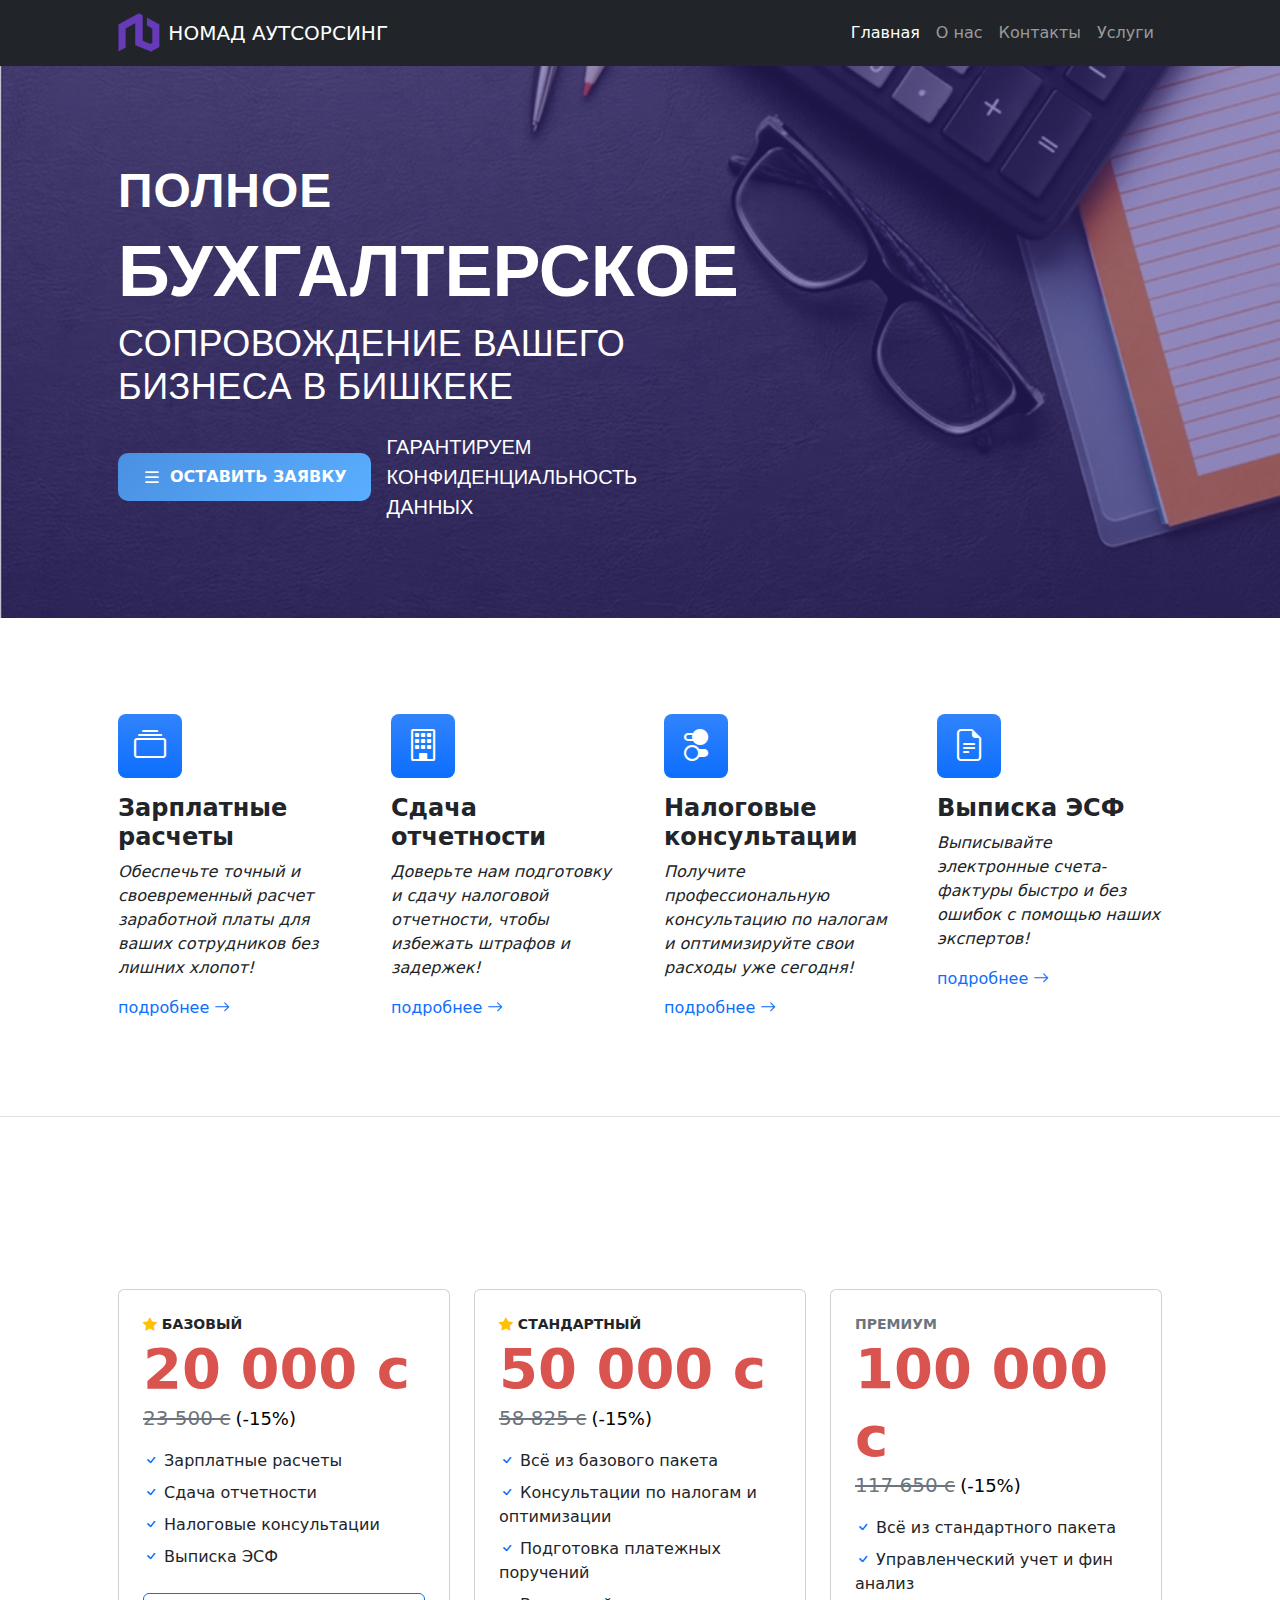
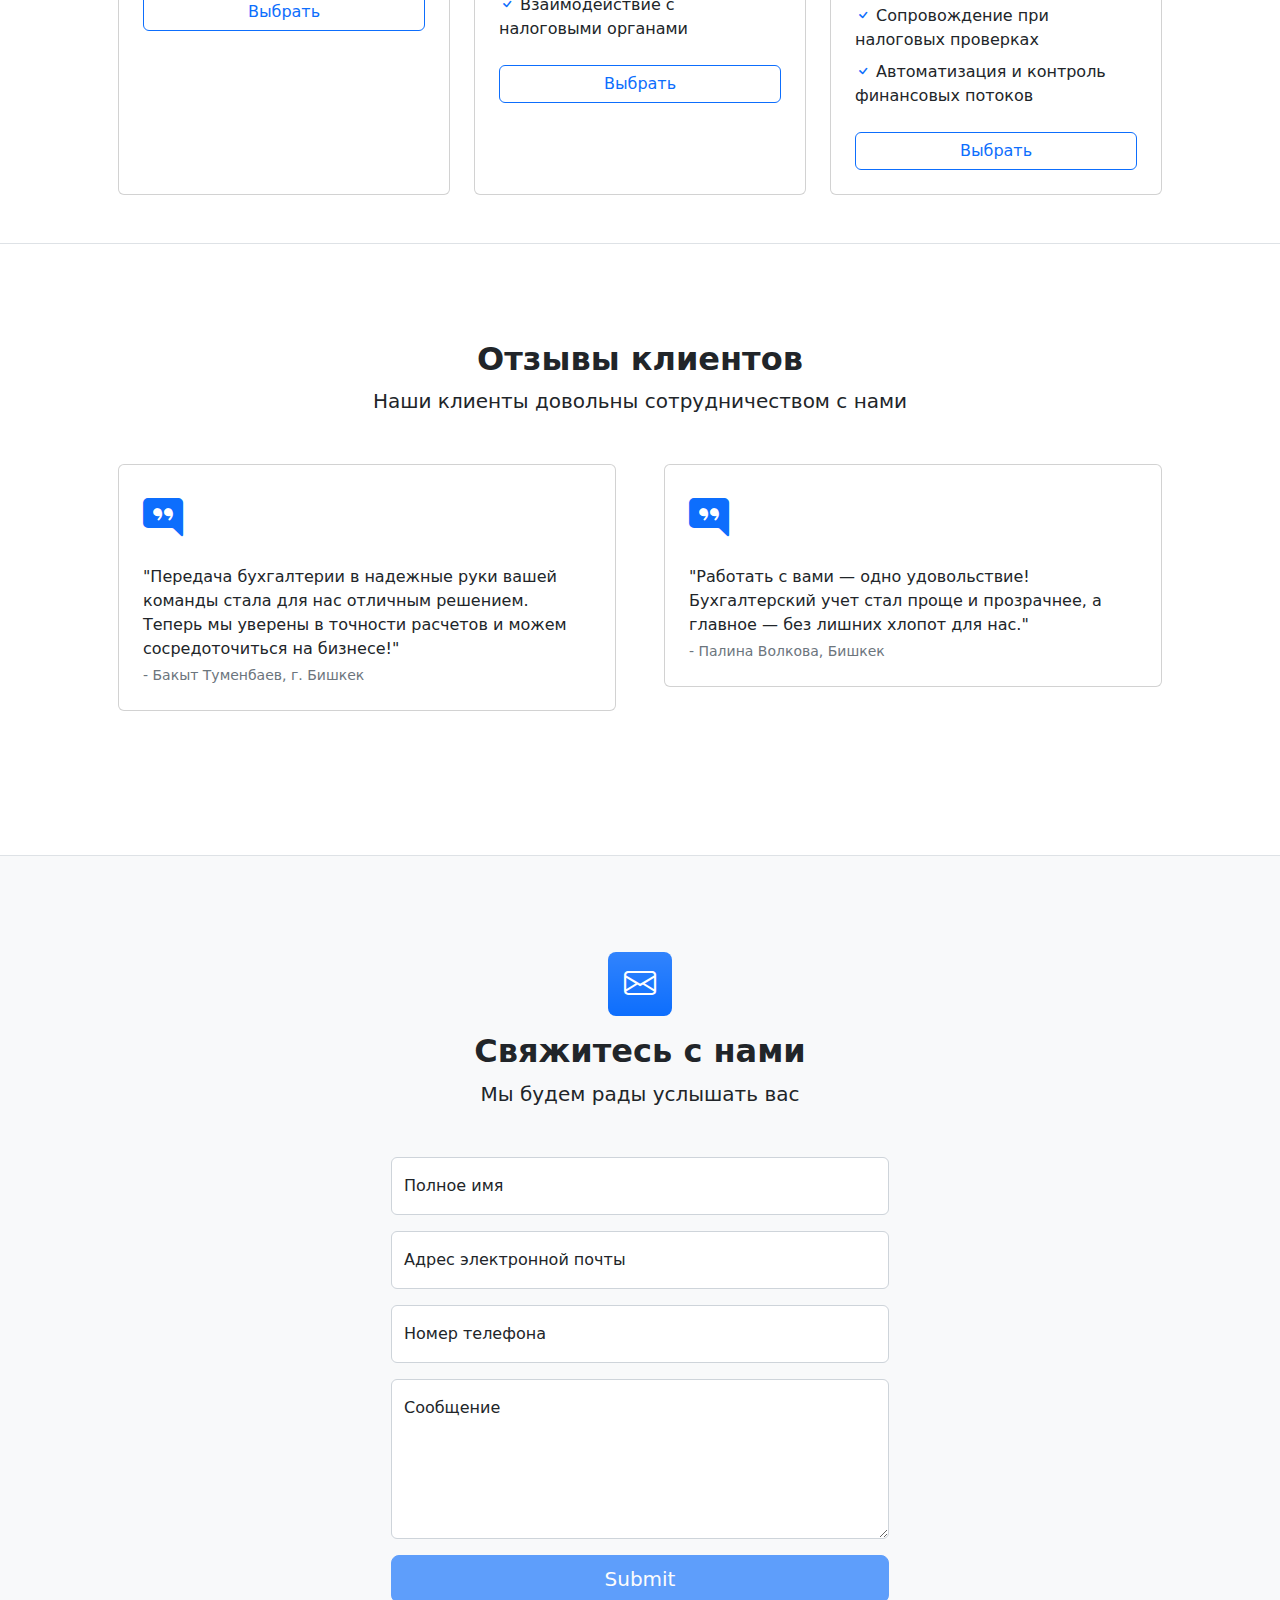
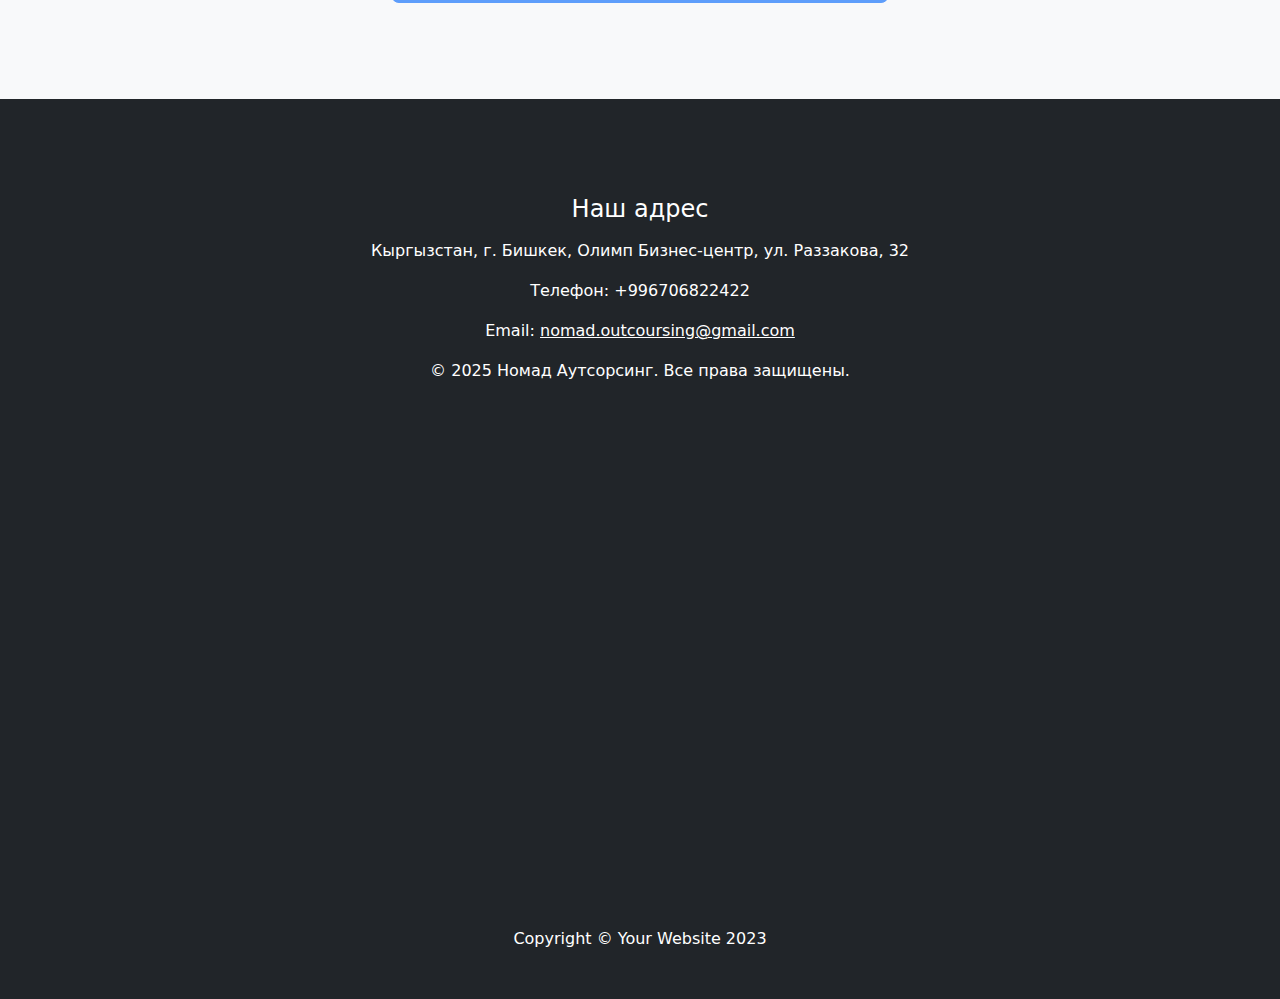
==== index.html @ 0173a388 "Update index.html" ====
<!DOCTYPE html>
<html lang="en">
    <head>
        <meta charset="utf-8" />
        <meta name="viewport" content="width=device-width, initial-scale=1, shrink-to-fit=no" />
        <meta name="description" content="" />
        <meta name="author" content="" />
        <title>Business Frontpage - Start Bootstrap Template</title>
        <!-- Favicon-->
        <link rel="icon" type="image/x-icon" href="assets/favicon.ico" />
        <!-- Bootstrap icons-->
        <link href="https://cdn.jsdelivr.net/npm/bootstrap-icons@1.4.1/font/bootstrap-icons.css" rel="stylesheet" />
        <!-- Core theme CSS (includes Bootstrap)-->
        <link href="css/styles.css" rel="stylesheet" />
    </head>
    <body>
        <!-- Responsive navbar-->
        <nav class="navbar navbar-expand-lg navbar-dark bg-dark">
            <div class="container px-5">
                <a class="navbar-brand d-flex align-items-center" href="#!">
    <img src="assets/logo-one.png" alt="Логотип" height="40" class="me-2">
    НОМАД АУТСОРСИНГ
</a>
                <button class="navbar-toggler" type="button" data-bs-toggle="collapse" data-bs-target="#navbarSupportedContent" aria-controls="navbarSupportedContent" aria-expanded="false" aria-label="Toggle navigation"><span class="navbar-toggler-icon"></span></button>
                <div class="collapse navbar-collapse" id="navbarSupportedContent">
                    <ul class="navbar-nav ms-auto mb-2 mb-lg-0">
                        <li class="nav-item"><a class="nav-link active" aria-current="page" href="#!">Главная</a></li>
                        <li class="nav-item"><a class="nav-link" href="#!">О нас</a></li>
                        <li class="nav-item"><a class="nav-link" href="#contacts">Контакты</a></li>
                        <li class="nav-item"><a class="nav-link" href="#features">Услуги</a></li>
                    </ul>
                </div>
            </div>
        </nav>
        <!-- Header -->
<header class="bg-dark py-5" style="background: url('assets/bg-one.png') no-repeat center center; background-size: cover;">
    <div class="container px-4 px-md-5">
        <div class="row gx-5 align-items-center">
            <div class="col-lg-8 text-center text-lg-start">
                <div class="my-5">
                    <h1 class="fw-bold text-white mb-2" style="font-size: clamp(28px, 6vw, 48px); letter-spacing: 1px; font-family: 'Arial', sans-serif;">ПОЛНОЕ</h1>
                    <h1 class="fw-bolder text-white mb-2" style="font-size: clamp(36px, 8vw, 72px); font-weight: 900; font-family: 'Arial Black', sans-serif;">БУХГАЛТЕРСКОЕ</h1>
                    <h2 class="text-white mb-4" style="font-size: clamp(20px, 4.5vw, 36px); letter-spacing: 0.5px; font-family: 'Arial', sans-serif;">СОПРОВОЖДЕНИЕ ВАШЕГО БИЗНЕСА В БИШКЕКЕ</h2>
                    <div class="d-flex flex-column flex-md-row align-items-center justify-content-center justify-content-lg-start">
                        <a class="btn btn-primary btn-lg mb-3 mb-md-0 px-4 me-md-3" href="#features" style="background: linear-gradient(135deg, #4A90E2, #5AAEFF); border: none; border-radius: 10px; padding: 12px 24px; font-weight: bold; display: flex; align-items: center; text-transform: uppercase; font-size: clamp(14px, 4vw, 16px); max-width: 280px; justify-content: center;">
                            <span style="margin-right: 8px;">
                                <svg xmlns="http://www.w3.org/2000/svg" width="20" height="20" fill="white" viewBox="0 0 24 24">
                                    <path d="M4 4h16v2H4V4zm0 6h16v2H4v-2zm0 6h16v2H4v-2z"></path>
                                </svg>
                            </span>
                            ОСТАВИТЬ ЗАЯВКУ
                        </a>
                        <span class="text-white text-center text-md-start" style="font-size: clamp(14px, 4vw, 20px); font-family: 'Arial', sans-serif; max-width: 280px;">ГАРАНТИРУЕМ КОНФИДЕНЦИАЛЬНОСТЬ ДАННЫХ</span>
                    </div>
                </div>
            </div>
        </div>
    </div>
</header>


        <!-- Features section-->
<section class="py-5 border-bottom" id="features">
    <div class="container px-5 my-5">
        <div class="row gx-5">
            <!-- Начисление заработной платы -->
            <div class="col-lg-3 mb-5 mb-lg-0">
                <div class="feature bg-primary bg-gradient text-white rounded-3 mb-3">
                    <i class="bi bi-collection"></i>
                </div>
                <h2 class="h4 fw-bolder">Зарплатные расчеты</h2>
                <p><em>Обеспечьте точный и своевременный расчет заработной платы для ваших сотрудников без лишних хлопот!</em></p>
                <a class="text-decoration-none" href="#payroll-details" data-bs-toggle="collapse">
                    подробнее
                    <i class="bi bi-arrow-right"></i>
                </a>
                <div class="collapse" id="payroll-details">
                    <ul>
                        <li>Расчет заработной платы с учетом налогов и отчислений</li>
                        <li>Подготовка платежных ведомостей</li>
                        <li>Удержание и перечисление налогов и соцвзносов</li>
                        <li>Подготовка отчетов для Социального фонда и налоговой службы</li>
                        <li>Ведение учета рабочего времени и отпусков</li>
                        <li>Оформление расчетных и платежных документов</li>
                    </ul>
                </div>
            </div>

            <!-- Сдача отчетов -->
            <div class="col-lg-3 mb-5 mb-lg-0">
                <div class="feature bg-primary bg-gradient text-white rounded-3 mb-3">
                    <i class="bi bi-building"></i>
                </div>
                <h2 class="h4 fw-bolder">Сдача отчетности</h2>
                <p><em>Доверьте нам подготовку и сдачу налоговой отчетности, чтобы избежать штрафов и задержек!</em></p>
                <a class="text-decoration-none" href="#reports-details" data-bs-toggle="collapse">
                    подробнее
                    <i class="bi bi-arrow-right"></i>
                </a>
                <div class="collapse" id="reports-details">
                    <ul>
                        <li>Подготовка и сдача налоговых отчетов (НДС, ОНС, УСН)</li>
                        <li>Сдача отчетов в Социальный фонд и органы статистики</li>
                        <li>Подготовка отчетности по прибыли и убыткам</li>
                        <li>Электронная сдача отчетов</li>
                        <li>Корректировка ранее поданных отчетов</li>
                        <li>Ведение отчетности по сотрудникам (зарплата и соцвзносы)</li>
                    </ul>
                </div>
            </div>

            <!-- Консультации по налоговым вопросам -->
            <div class="col-lg-3 mb-5 mb-lg-0">
                <div class="feature bg-primary bg-gradient text-white rounded-3 mb-3">
                    <i class="bi bi-toggles2"></i>
                </div>
                <h2 class="h4 fw-bolder">Налоговые консультации</h2>
                <p><em>Получите профессиональную консультацию по налогам и оптимизируйте свои расходы уже сегодня!</em></p>
                <a class="text-decoration-none" href="#consulting-details" data-bs-toggle="collapse">
                    подробнее
                    <i class="bi bi-arrow-right"></i>
                </a>
                <div class="collapse" id="consulting-details">
                    <ul>
                        <li>Оптимизация налоговой нагрузки</li>
                        <li>Анализ налоговых рисков и предотвращение штрафов</li>
                        <li>Консультирование по изменениям в налоговом законодательстве</li>
                        <li>Подготовка к налоговым проверкам</li>
                        <li>Разработка налоговых стратегий</li>
                        <li>Консультации по международному налогообложению</li>
                    </ul>
                </div>
            </div>

            <!-- Выписка электронных счетов-фактур (ЭСФ) -->
            <div class="col-lg-3">
                <div class="feature bg-primary bg-gradient text-white rounded-3 mb-3">
                    <i class="bi bi-file-earmark-text"></i>
                </div>
                <h2 class="h4 fw-bolder">Выписка ЭСФ</h2>
                <p><em>Выписывайте электронные счета-фактуры быстро и без ошибок с помощью наших экспертов!</em></p>
                <a class="text-decoration-none" href="#esf-details" data-bs-toggle="collapse">
                    подробнее
                    <i class="bi bi-arrow-right"></i>
                </a>
                <div class="collapse" id="esf-details">
                    <ul>
                        <li>Создание и оформление электронных счетов-фактур в системе e-SF</li>
                        <li>Регистрация ЭСФ в соответствии с требованиями законодательства</li>
                        <li>Проверка правильности данных перед отправкой</li>
                        <li>Автоматизация процесса выписки ЭСФ</li>
                        <li>Исправление ошибок и аннулирование некорректных ЭСФ</li>
                        <li>Ведение реестра выписанных ЭСФ для налоговой отчетности</li>
                    </ul>
                </div>
            </div>
        </div>
    </div>
</section>



       <!-- Pricing section -->
<section class="py-5 border-bottom" style="background-image: url('assets/pr-bg.jpg'); background-size: cover; background-position: center;">
    <div class="container px-3 px-md-5">
        <div class="text-center mb-5">
            <h2 class="fw-bolder" style="color: #ffffff;">Плати по мере роста</h2>
            <p class="lead mb-0" style="color: #ffffff;">С нашими простыми и прозрачными тарифными планами</p>
        </div>
        <div class="row gx-4 gy-4 justify-content-center">
            <!-- Pricing card Basic -->
            <div class="col-12 col-md-6 col-xl-4">
                <div class="card h-100">
                    <div class="card-body p-4">
                        <div class="small text-uppercase fw-bold">
                            <i class="bi bi-star-fill text-warning"></i>
                            Базовый
                        </div>
                        <div class="mb-3">
                            <span class="display-4 fw-bold" style="color: #d9534f;">20 000 с</span>
                            <div>
                                <s style="font-size: 20px; color: #6c757d;">23 500 с</s>
                                <span style="font-size: 18px; color: #000;">(-15%)</span>
                            </div>
                        </div>
                        <ul class="list-unstyled mb-4">
                            <li class="mb-2"><i class="bi bi-check text-primary"></i> Зарплатные расчеты</li>
                            <li class="mb-2"><i class="bi bi-check text-primary"></i> Сдача отчетности</li>
                            <li class="mb-2"><i class="bi bi-check text-primary"></i> Налоговые консультации</li>
                            <li class="mb-2"><i class="bi bi-check text-primary"></i> Выписка ЭСФ</li>
                        </ul>
                        <div class="d-grid"><a class="btn btn-outline-primary" href="#">Выбрать</a></div>
                    </div>
                </div>
            </div>

            <!-- Pricing card Standard -->
            <div class="col-12 col-md-6 col-xl-4">
                <div class="card h-100">
                    <div class="card-body p-4">
                        <div class="small text-uppercase fw-bold">
                            <i class="bi bi-star-fill text-warning"></i>
                            Стандартный
                        </div>
                        <div class="mb-3">
                            <span class="display-4 fw-bold" style="color: #d9534f;">50 000 с</span>
                            <div>
                                <s style="font-size: 20px; color: #6c757d;">58 825 с</s>
                                <span style="font-size: 18px; color: #000;">(-15%)</span>
                            </div>
                        </div>
                        <ul class="list-unstyled mb-4">
                            <li class="mb-2"><i class="bi bi-check text-primary"></i> Всё из базового пакета</li>
                            <li class="mb-2"><i class="bi bi-check text-primary"></i> Консультации по налогам и оптимизации</li>
                            <li class="mb-2"><i class="bi bi-check text-primary"></i> Подготовка платежных поручений</li>
                            <li class="mb-2"><i class="bi bi-check text-primary"></i> Взаимодействие с налоговыми органами</li>
                        </ul>
                        <div class="d-grid"><a class="btn btn-outline-primary" href="#">Выбрать</a></div>
                    </div>
                </div>
            </div>

            <!-- Pricing card Premium -->
            <div class="col-12 col-md-6 col-xl-4">
                <div class="card h-100">
                    <div class="card-body p-4">
                        <div class="small text-uppercase fw-bold text-muted">Премиум</div>
                        <div class="mb-3">
                            <span class="display-4 fw-bold" style="color: #d9534f;">100 000 с</span>
                            <div>
                                <s style="font-size: 20px; color: #6c757d;">117 650 с</s>
                                <span style="font-size: 18px; color: #000;">(-15%)</span>
                            </div>
                        </div>
                        <ul class="list-unstyled mb-4">
                            <li class="mb-2"><i class="bi bi-check text-primary"></i> Всё из стандартного пакета</li>
                            <li class="mb-2"><i class="bi bi-check text-primary"></i> Управленческий учет и фин анализ</li>
                            <li class="mb-2"><i class="bi bi-check text-primary"></i> Сопровождение при налоговых проверках</li>
                            <li class="mb-2"><i class="bi bi-check text-primary"></i> Автоматизация и контроль финансовых потоков</li>
                        </ul>
                        <div class="d-grid"><a class="btn btn-outline-primary" href="#">Выбрать</a></div>
                    </div>
                </div>
            </div>
        </div>
    </div>
</section>






<!-- Testimonials section -->
<section class="py-5 border-bottom" id="testimonials">
    <div class="container px-4 px-md-5 my-5">
        <div class="text-center mb-5">
            <h2 class="fw-bolder">Отзывы клиентов</h2>
            <p class="lead mb-0">Наши клиенты довольны сотрудничеством с нами</p>
        </div>
        <div class="row gx-5 justify-content-center">
            <div class="col-lg-6 col-md-8 col-sm-12 mb-4">
                <!-- Testimonial 1 -->
                <div class="card mb-4 w-100">
                    <div class="card-body p-4">
                        <div class="d-flex flex-column">
                            <div class="flex-shrink-0 mb-3"><i class="bi bi-chat-right-quote-fill text-primary fs-1"></i></div>
                            <p class="mb-1">"Передача бухгалтерии в надежные руки вашей команды стала для нас отличным решением. Теперь мы уверены в точности расчетов и можем сосредоточиться на бизнесе!"</p>
                            <div class="small text-muted">- Бакыт Туменбаев, г. Бишкек</div>
                        </div>
                    </div>
                </div>
            </div>
            <div class="col-lg-6 col-md-8 col-sm-12 mb-4">
                <!-- Testimonial 2 -->
                <div class="card mb-4 w-100">
                    <div class="card-body p-4">
                        <div class="d-flex flex-column">
                            <div class="flex-shrink-0 mb-3"><i class="bi bi-chat-right-quote-fill text-primary fs-1"></i></div>
                            <p class="mb-1">"Работать с вами — одно удовольствие! Бухгалтерский учет стал проще и прозрачнее, а главное — без лишних хлопот для нас."</p>
                            <div class="small text-muted">- Палина Волкова, Бишкек</div>
                        </div>
                    </div>
                </div>
            </div>
        </div>
    </div>
</section>

        

	    
        </section>
        <!-- Contact section-->
        <section class="bg-light py-5">
            <div class="container px-5 my-5 px-5">
                <div class="text-center mb-5">
                    <div class="feature bg-primary bg-gradient text-white rounded-3 mb-3"><i class="bi bi-envelope"></i></div>
                    <h2 class="fw-bolder">Свяжитесь с нами</h2>
                    <p class="lead mb-0">Мы будем рады услышать вас</p>
                </div>
                <div class="row gx-5 justify-content-center">
                    <div class="col-lg-6">
                        <!-- * * * * * * * * * * * * * * *-->
                        <!-- * * SB Forms Contact Form * *-->
                        <!-- * * * * * * * * * * * * * * *-->
                        <!-- This form is pre-integrated with SB Forms.-->
                        <!-- To make this form functional, sign up at-->
                        <!-- https://startbootstrap.com/solution/contact-forms-->
                        <!-- to get an API token!-->
                        <form id="contactForm" data-sb-form-api-token="API_TOKEN">
                            <!-- Name input-->
                            <div class="form-floating mb-3">
                                <input class="form-control" id="name" type="text" placeholder="Enter your name..." data-sb-validations="required" />
                                <label for="name">Полное имя</label>
                                <div class="invalid-feedback" data-sb-feedback="name:required">Введите ваше имя...</div>
                            </div>
                            <!-- Email address input-->
                            <div class="form-floating mb-3">
                                <input class="form-control" id="email" type="email" placeholder="name@example.com" data-sb-validations="required,email" />
                                <label for="email">Адрес электронной почты</label>
                                <div class="invalid-feedback" data-sb-feedback="email:required">Требуется адрес электронной почты.</div>
                                <div class="invalid-feedback" data-sb-feedback="email:email">Адрес электронной почты недействителен.</div>
                            </div>
                            <!-- Phone number input-->
                            <div class="form-floating mb-3">
                                <input class="form-control" id="phone" type="tel" placeholder="(123) 456-7890" data-sb-validations="required" />
                                <label for="phone">Номер телефона</label>
                                <div class="invalid-feedback" data-sb-feedback="phone:required">A phone number is required.</div>
                            </div>
                            <!-- Message input-->
                            <div class="form-floating mb-3">
                                <textarea class="form-control" id="message" type="text" placeholder="Enter your message here..." style="height: 10rem" data-sb-validations="required"></textarea>
                                <label for="message">Сообщение</label>
                                <div class="invalid-feedback" data-sb-feedback="message:required">Введите ваше сообщение здесь...</div>
                            </div>
                            <!-- Submit success message-->
                            <!---->
                            <!-- This is what your users will see when the form-->
                            <!-- has successfully submitted-->
                            <div class="d-none" id="submitSuccessMessage">
                                <div class="text-center mb-3">
                                    <div class="fw-bolder">Form submission successful!</div>
                                    To activate this form, sign up at
                                    <br />
                                    <a href="https://startbootstrap.com/solution/contact-forms">https://startbootstrap.com/solution/contact-forms</a>
                                </div>
                            </div>
                            <!-- Submit error message-->
                            <!---->
                            <!-- This is what your users will see when there is-->
                            <!-- an error submitting the form-->
                            <div class="d-none" id="submitErrorMessage"><div class="text-center text-danger mb-3">Error sending message!</div></div>
                            <!-- Submit Button-->
                            <div class="d-grid"><button class="btn btn-primary btn-lg disabled" id="submitButton" type="submit">Submit</button></div>
                        </form>
                    </div>
                </div>
            </div>
        </section>
        <!-- Footer-->
        <footer class="py-5 bg-dark">
		
			<!--Addess-->
			<footer class="py-5 bg-dark" id="contacts">
    <div class="container">
        <div class="row">
            <div class="col-lg-12 text-center text-white">
                <h4 class="mb-3">Наш адрес</h4>
                <p>Кыргызстан, г. Бишкек, Олимп Бизнес-центр, ул. Раззакова, 32</p>
                <p>Телефон: +996706822422</p>
                <p>Email: <a href="mailto:nomad.outcoursing@gmail.com" class="text-white">nomad.outcoursing@gmail.com</a></p>
                <p>&copy; 2025 Номад Аутсорсинг. Все права защищены.</p>
            </div>
        </div>
    </div>
</footer>


			
						<!-- Map-->
<div class="map" id="contact">
    <iframe src="https://maps.google.com/maps?q=42.8714722,74.6035556&hl=ru&z=15&output=embed"></iframe>
    <br />
</div>
			
			
            <div class="container px-5"><p class="m-0 text-center text-white">Copyright &copy; Your Website 2023</p></div>
        </footer>
        <!-- Bootstrap core JS-->
        <script src="https://cdn.jsdelivr.net/npm/bootstrap@5.2.3/dist/js/bootstrap.bundle.min.js"></script>
        <!-- Core theme JS-->
        <script src="js/scripts.js"></script>
        <!-- * * * * * * * * * * * * * * * * * * * * * * * * * * * * * * * * * * * * * * * *-->
        <!-- * *                               SB Forms JS                               * *-->
        <!-- * * Activate your form at https://startbootstrap.com/solution/contact-forms * *-->
        <!-- * * * * * * * * * * * * * * * * * * * * * * * * * * * * * * * * * * * * * * * *-->
        <script src="https://cdn.startbootstrap.com/sb-forms-latest.js"></script>
    </body>
				</html>
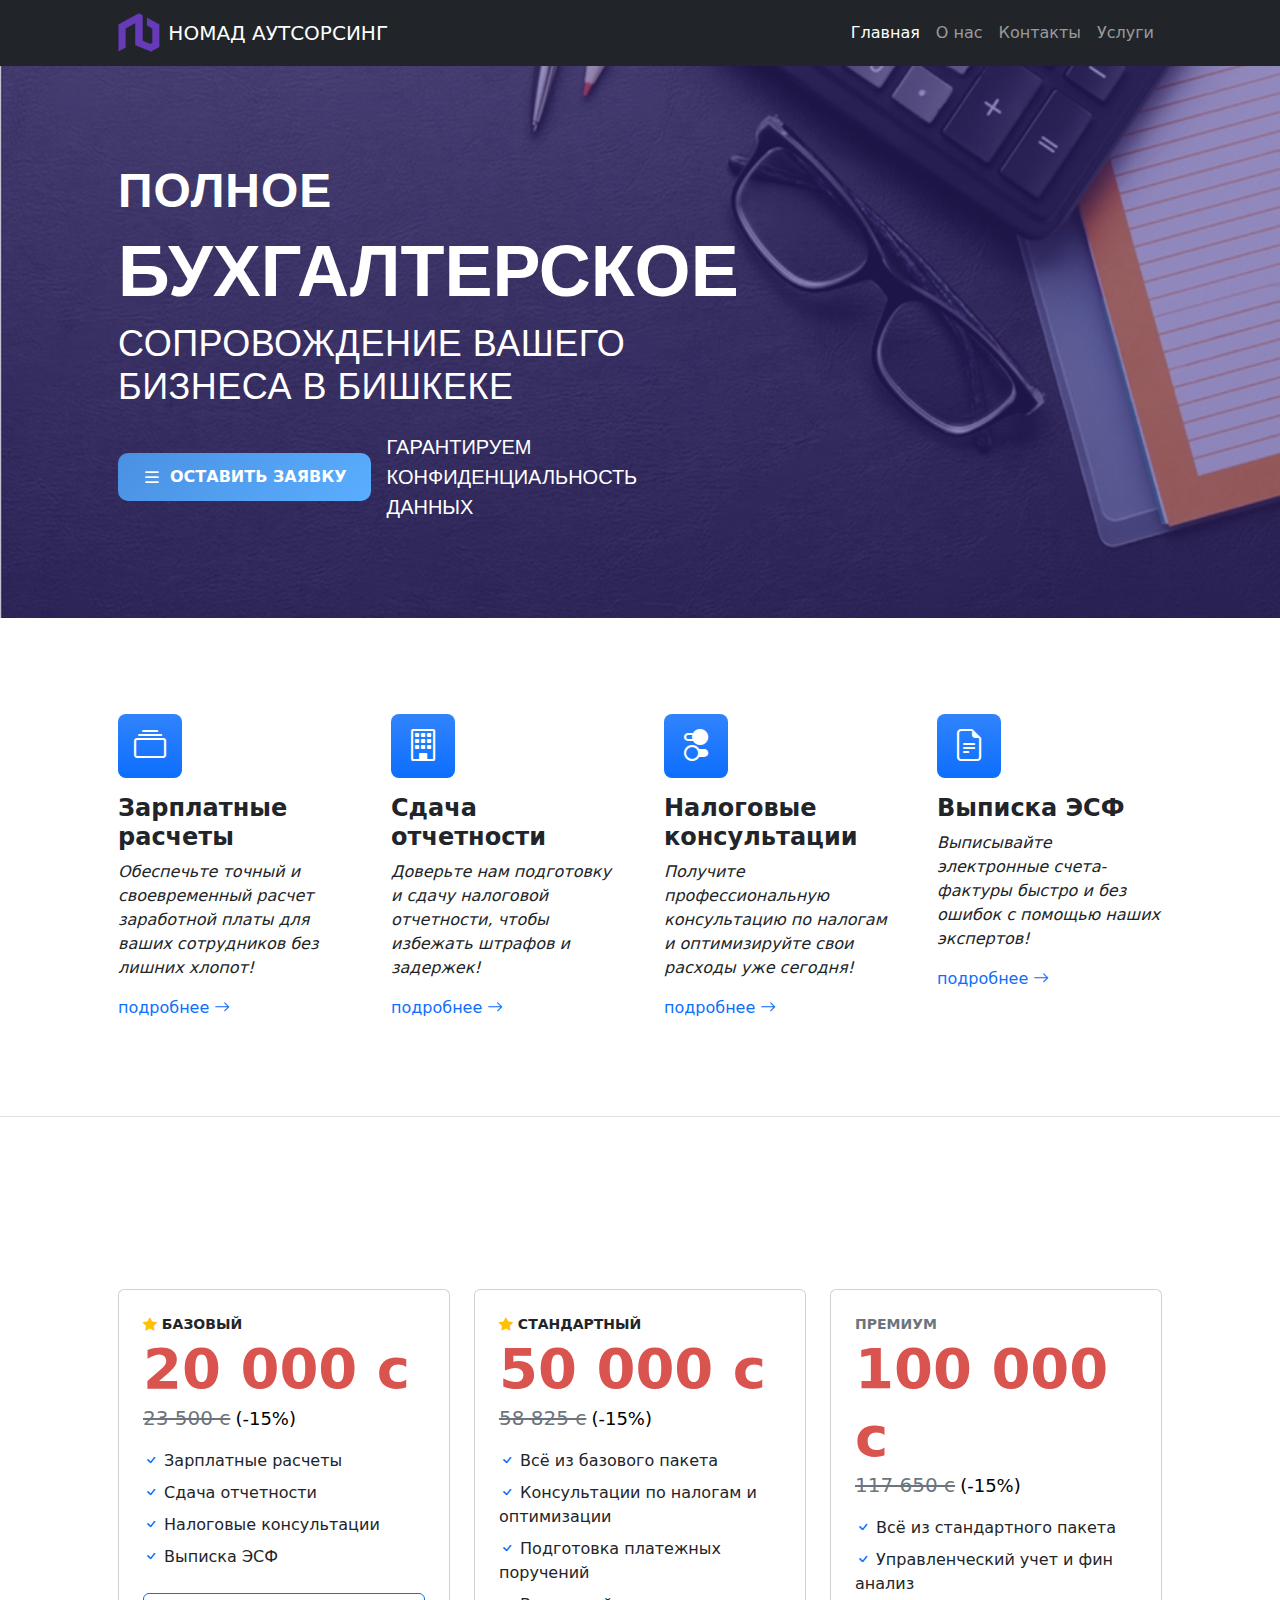
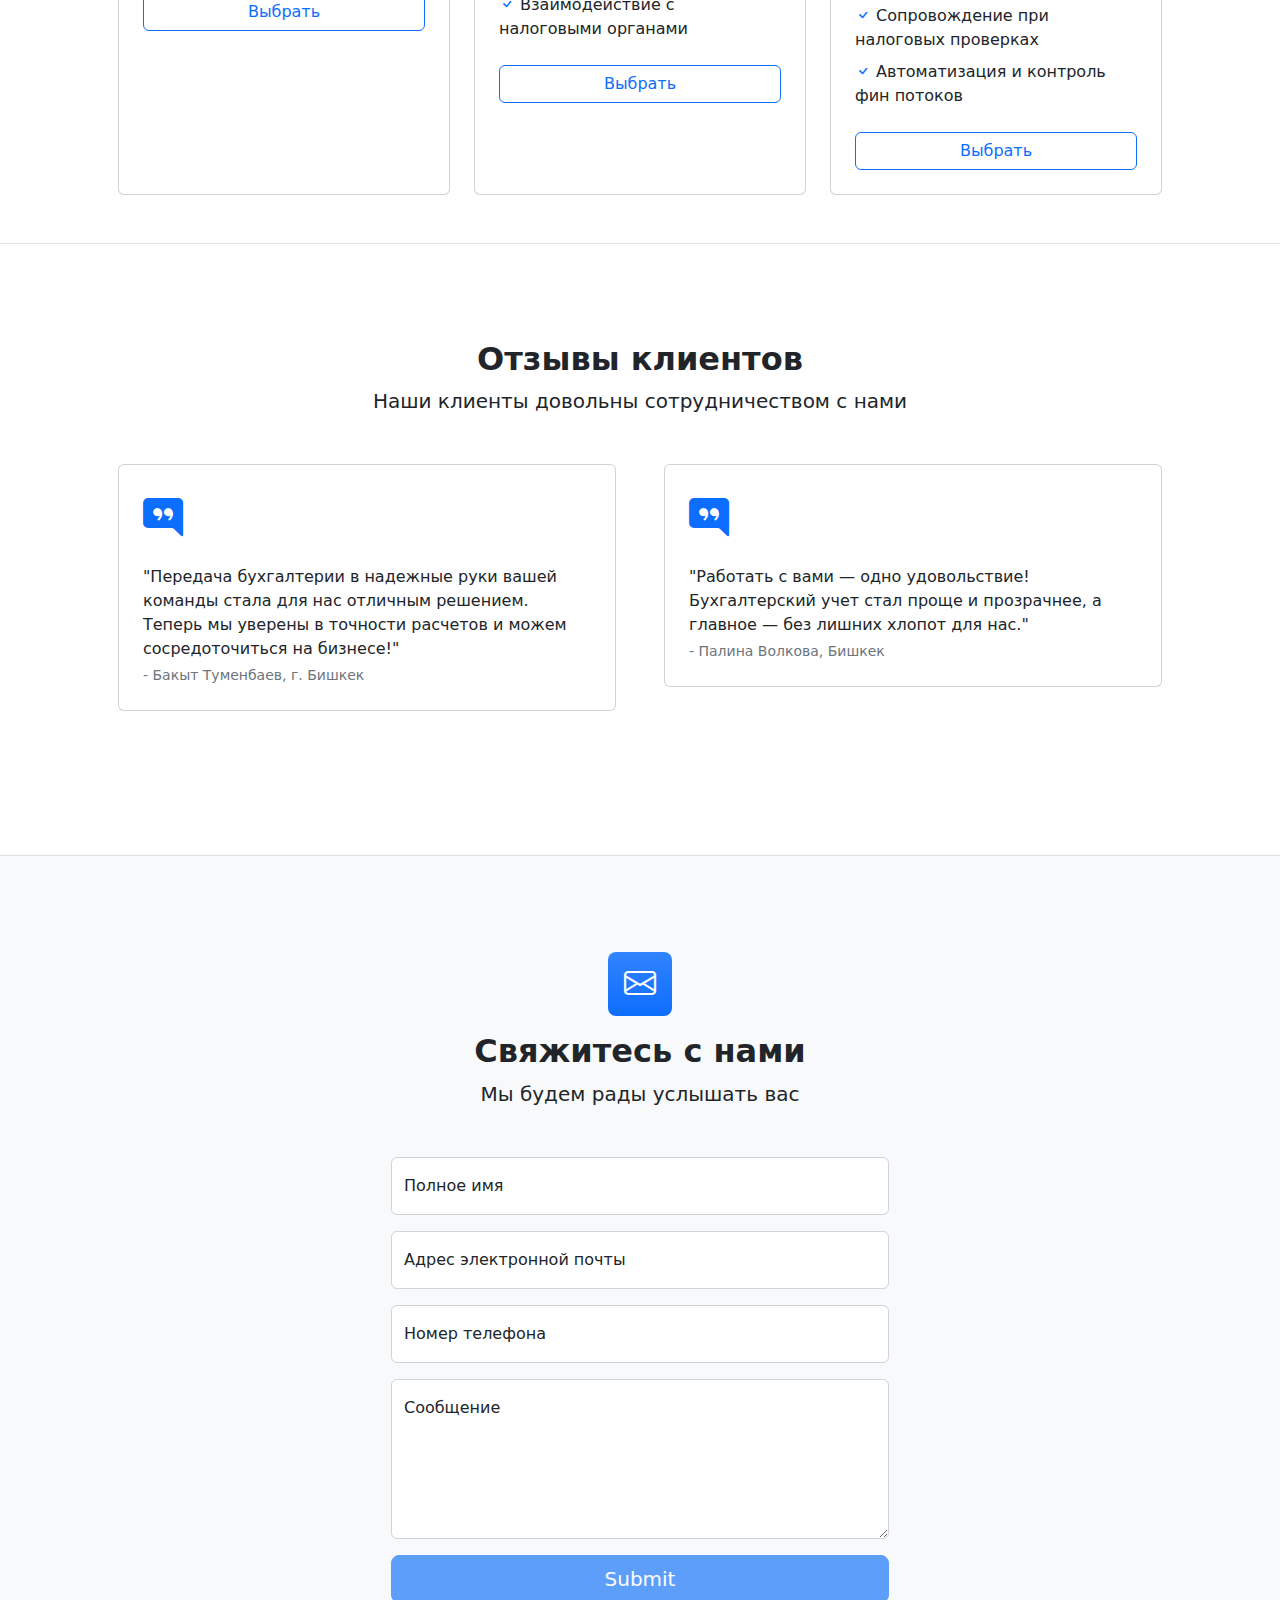
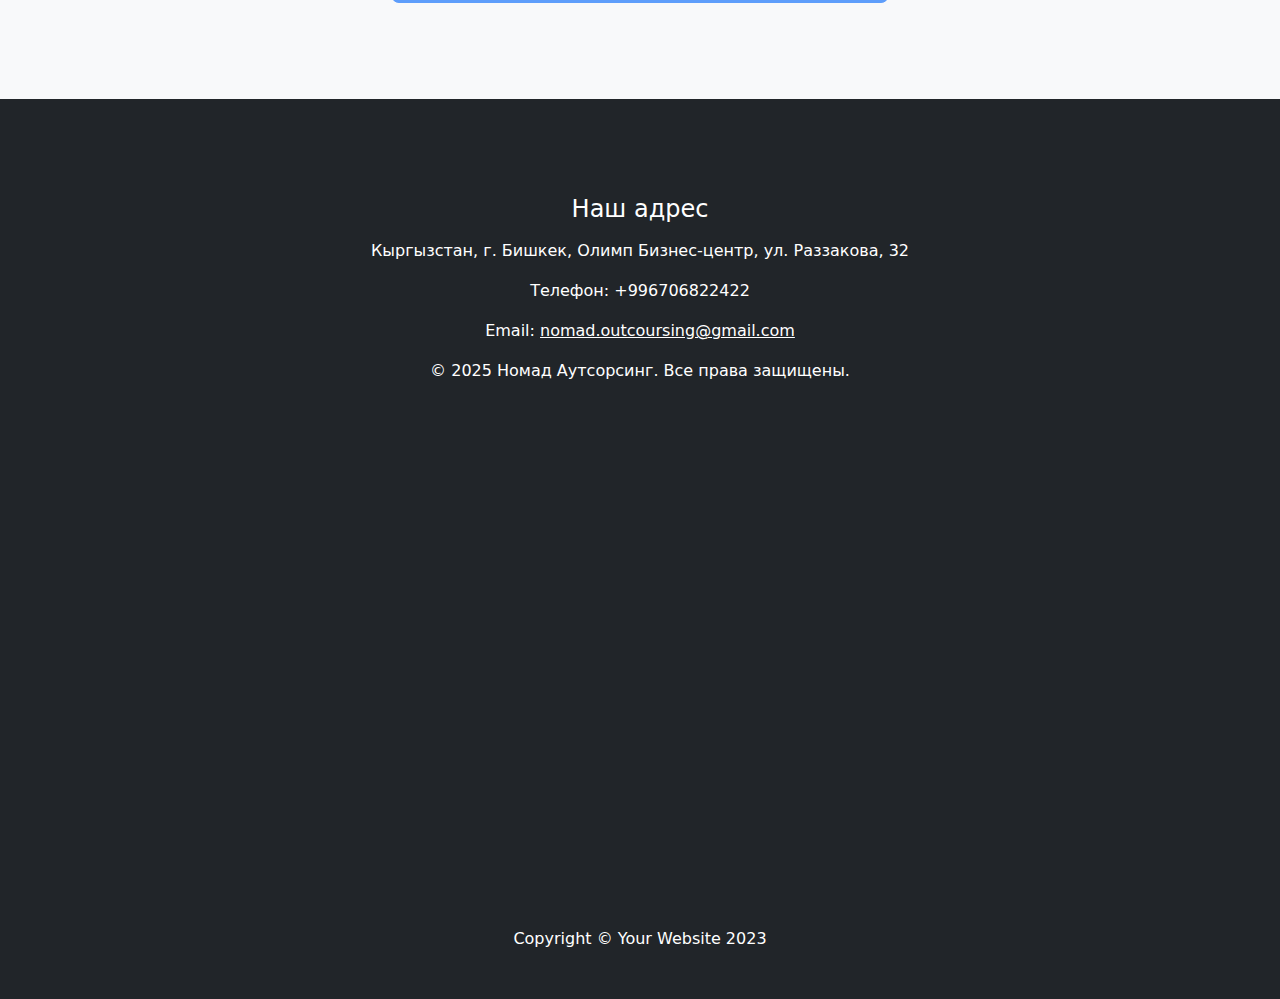
==== commit 19e6b6ab: "Update index.html" ====
--- a/index.html
+++ b/index.html
@@ -236,7 +236,7 @@
                             <li class="mb-2"><i class="bi bi-check text-primary"></i> Всё из стандартного пакета</li>
                             <li class="mb-2"><i class="bi bi-check text-primary"></i> Управленческий учет и фин анализ</li>
                             <li class="mb-2"><i class="bi bi-check text-primary"></i> Сопровождение при налоговых проверках</li>
-                            <li class="mb-2"><i class="bi bi-check text-primary"></i> Автоматизация и контроль финансовых потоков</li>
+                            <li class="mb-2"><i class="bi bi-check text-primary"></i> Автоматизация и контроль фин потоков</li>
                         </ul>
                         <div class="d-grid"><a class="btn btn-outline-primary" href="#">Выбрать</a></div>
                     </div>
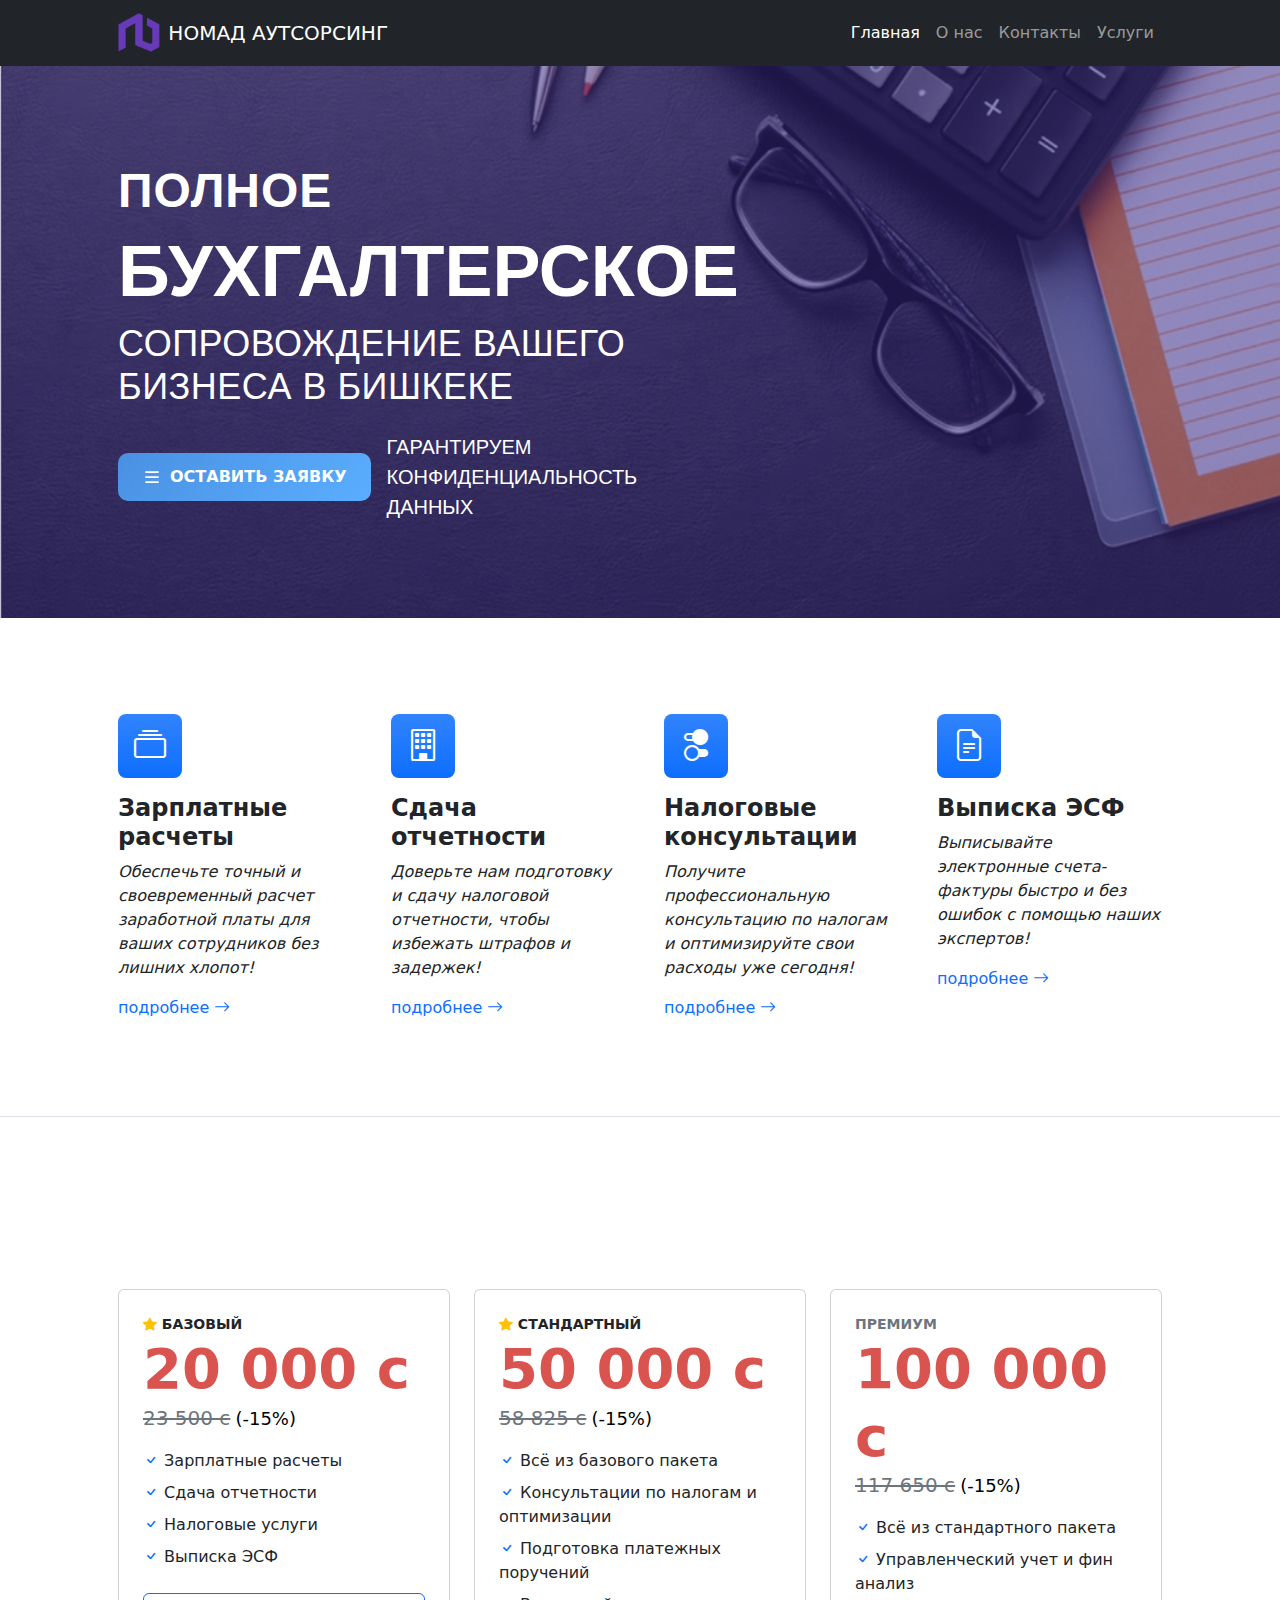
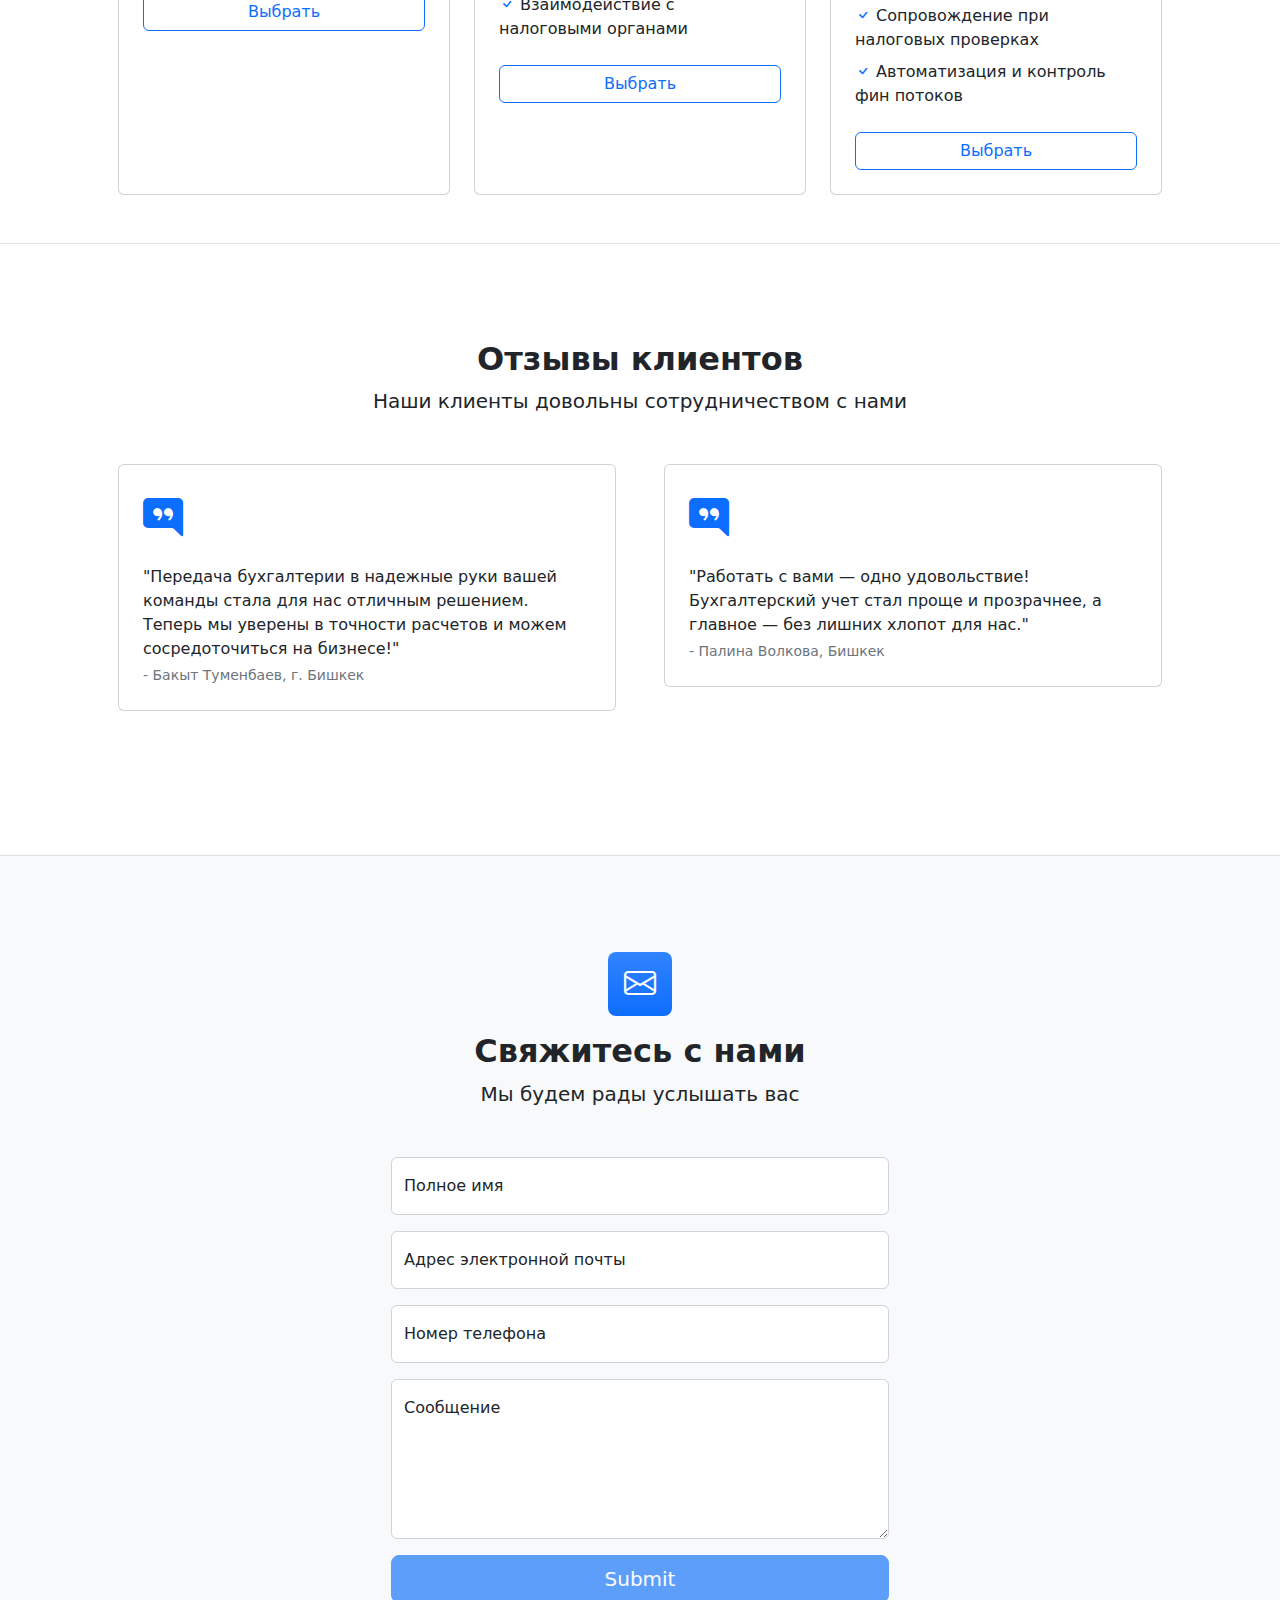
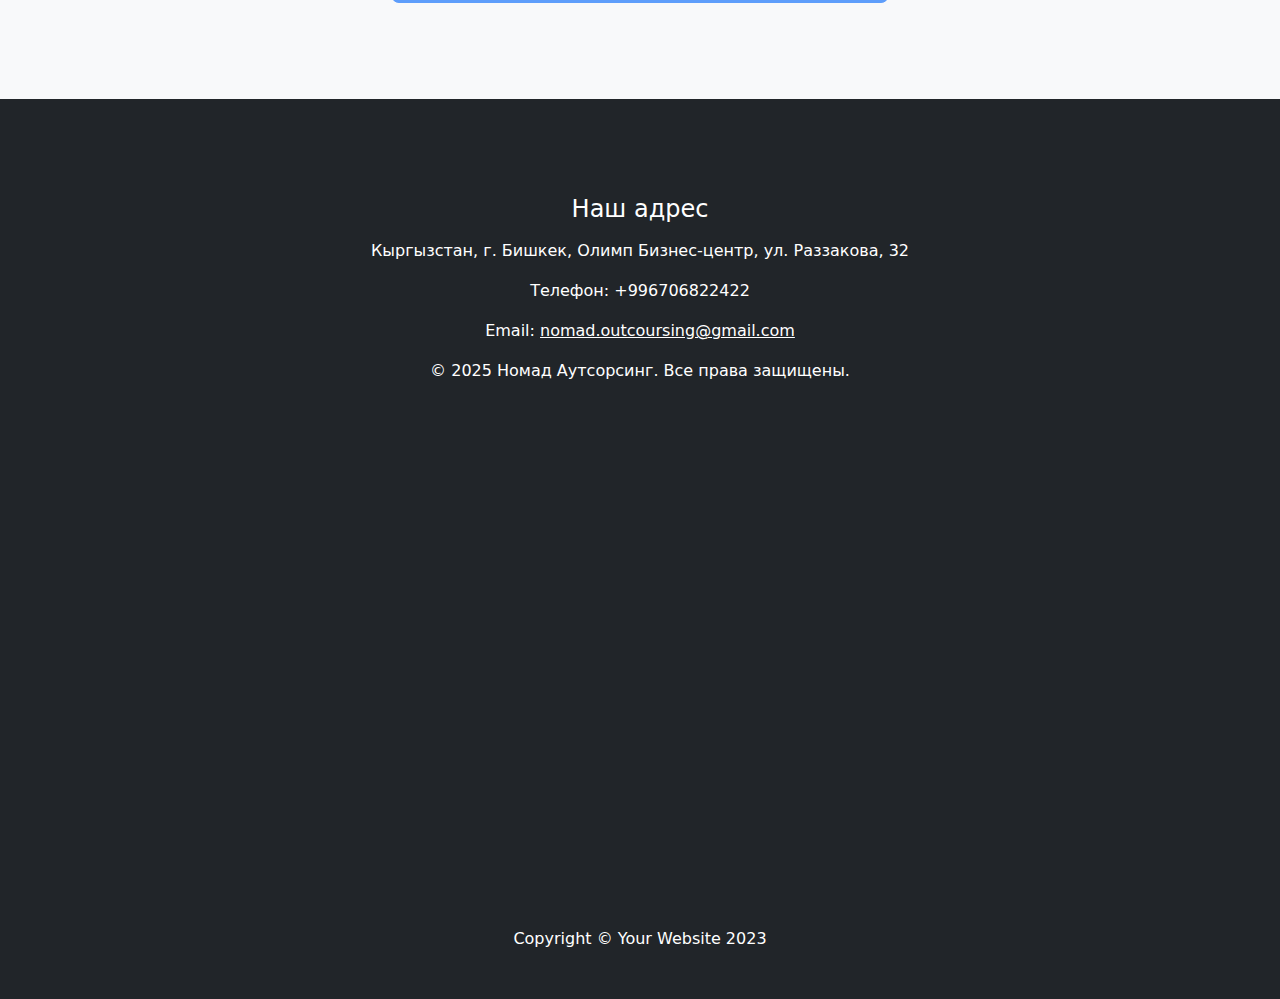
==== commit 5bf5323e: "Update index.html" ====
--- a/index.html
+++ b/index.html
@@ -186,7 +186,7 @@
                         <ul class="list-unstyled mb-4">
                             <li class="mb-2"><i class="bi bi-check text-primary"></i> Зарплатные расчеты</li>
                             <li class="mb-2"><i class="bi bi-check text-primary"></i> Сдача отчетности</li>
-                            <li class="mb-2"><i class="bi bi-check text-primary"></i> Налоговые консультации</li>
+                            <li class="mb-2"><i class="bi bi-check text-primary"></i> Налоговые услуги</li>
                             <li class="mb-2"><i class="bi bi-check text-primary"></i> Выписка ЭСФ</li>
                         </ul>
                         <div class="d-grid"><a class="btn btn-outline-primary" href="#">Выбрать</a></div>
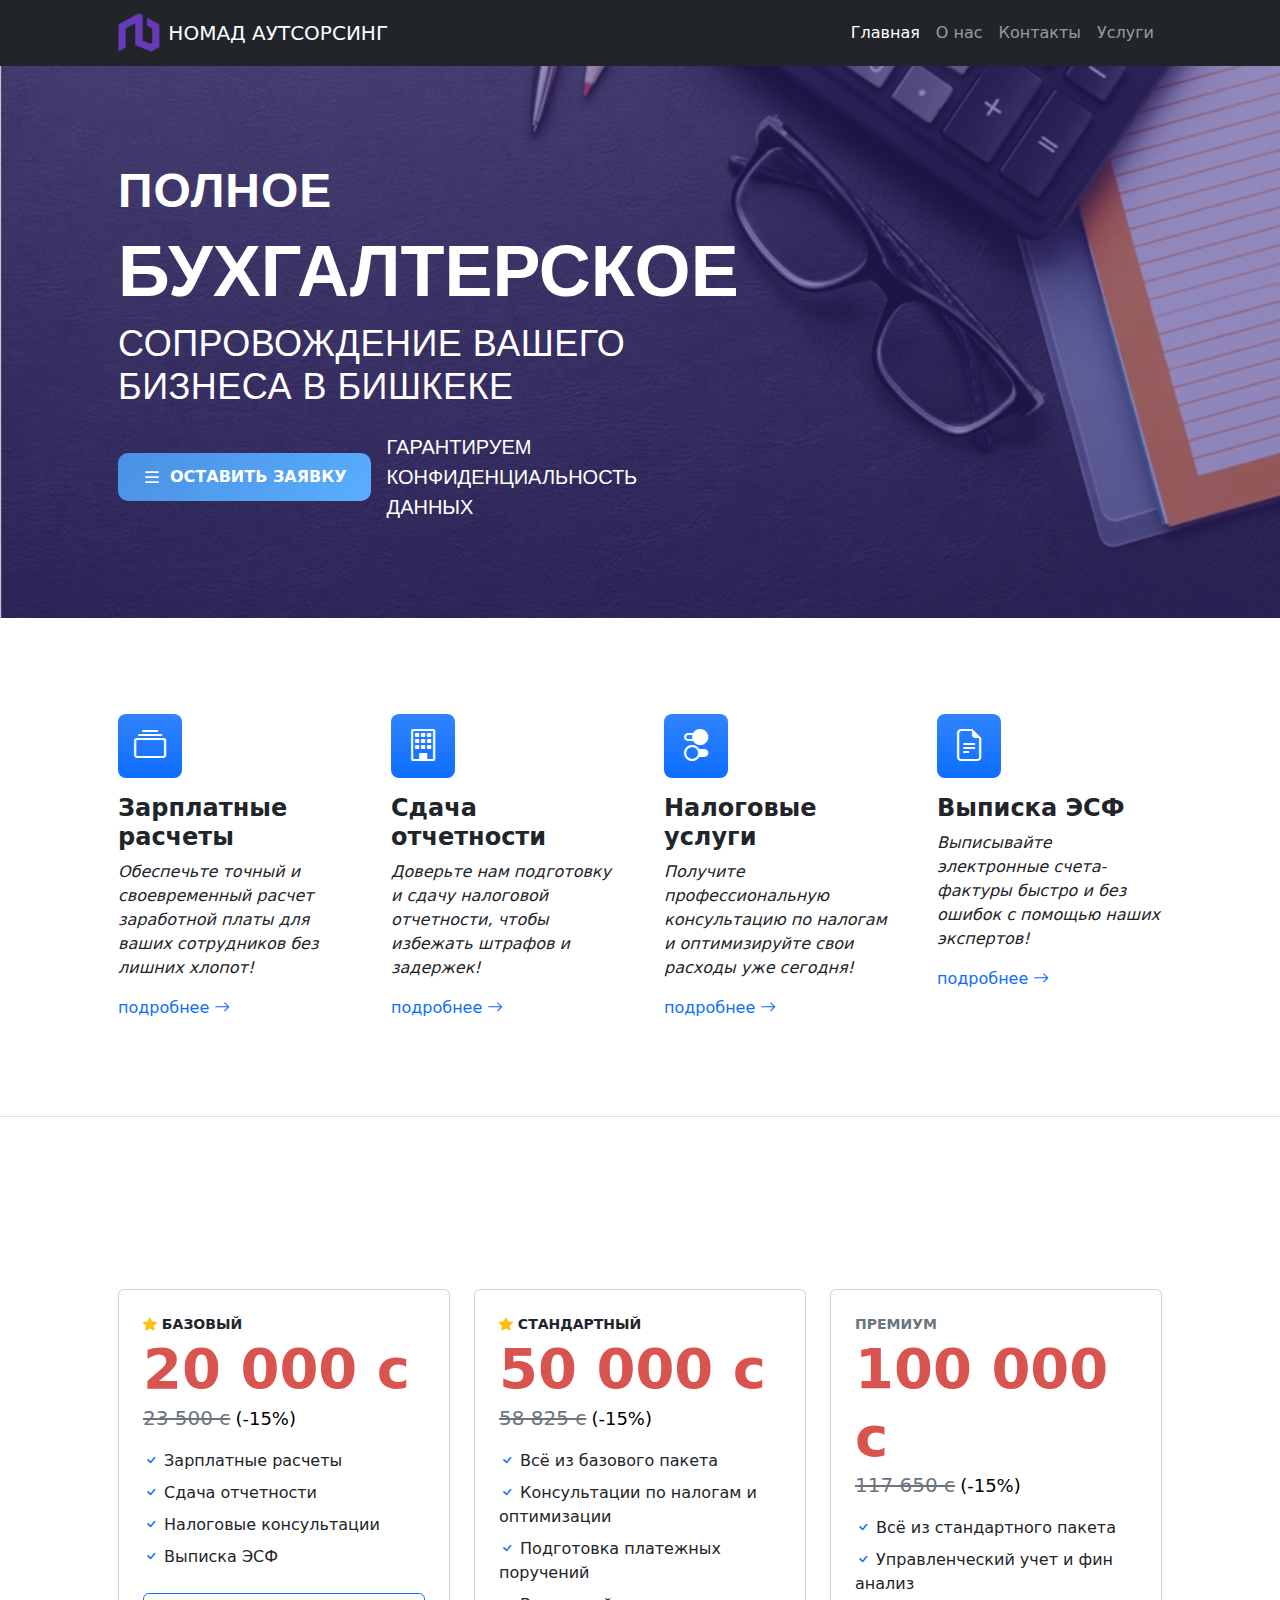
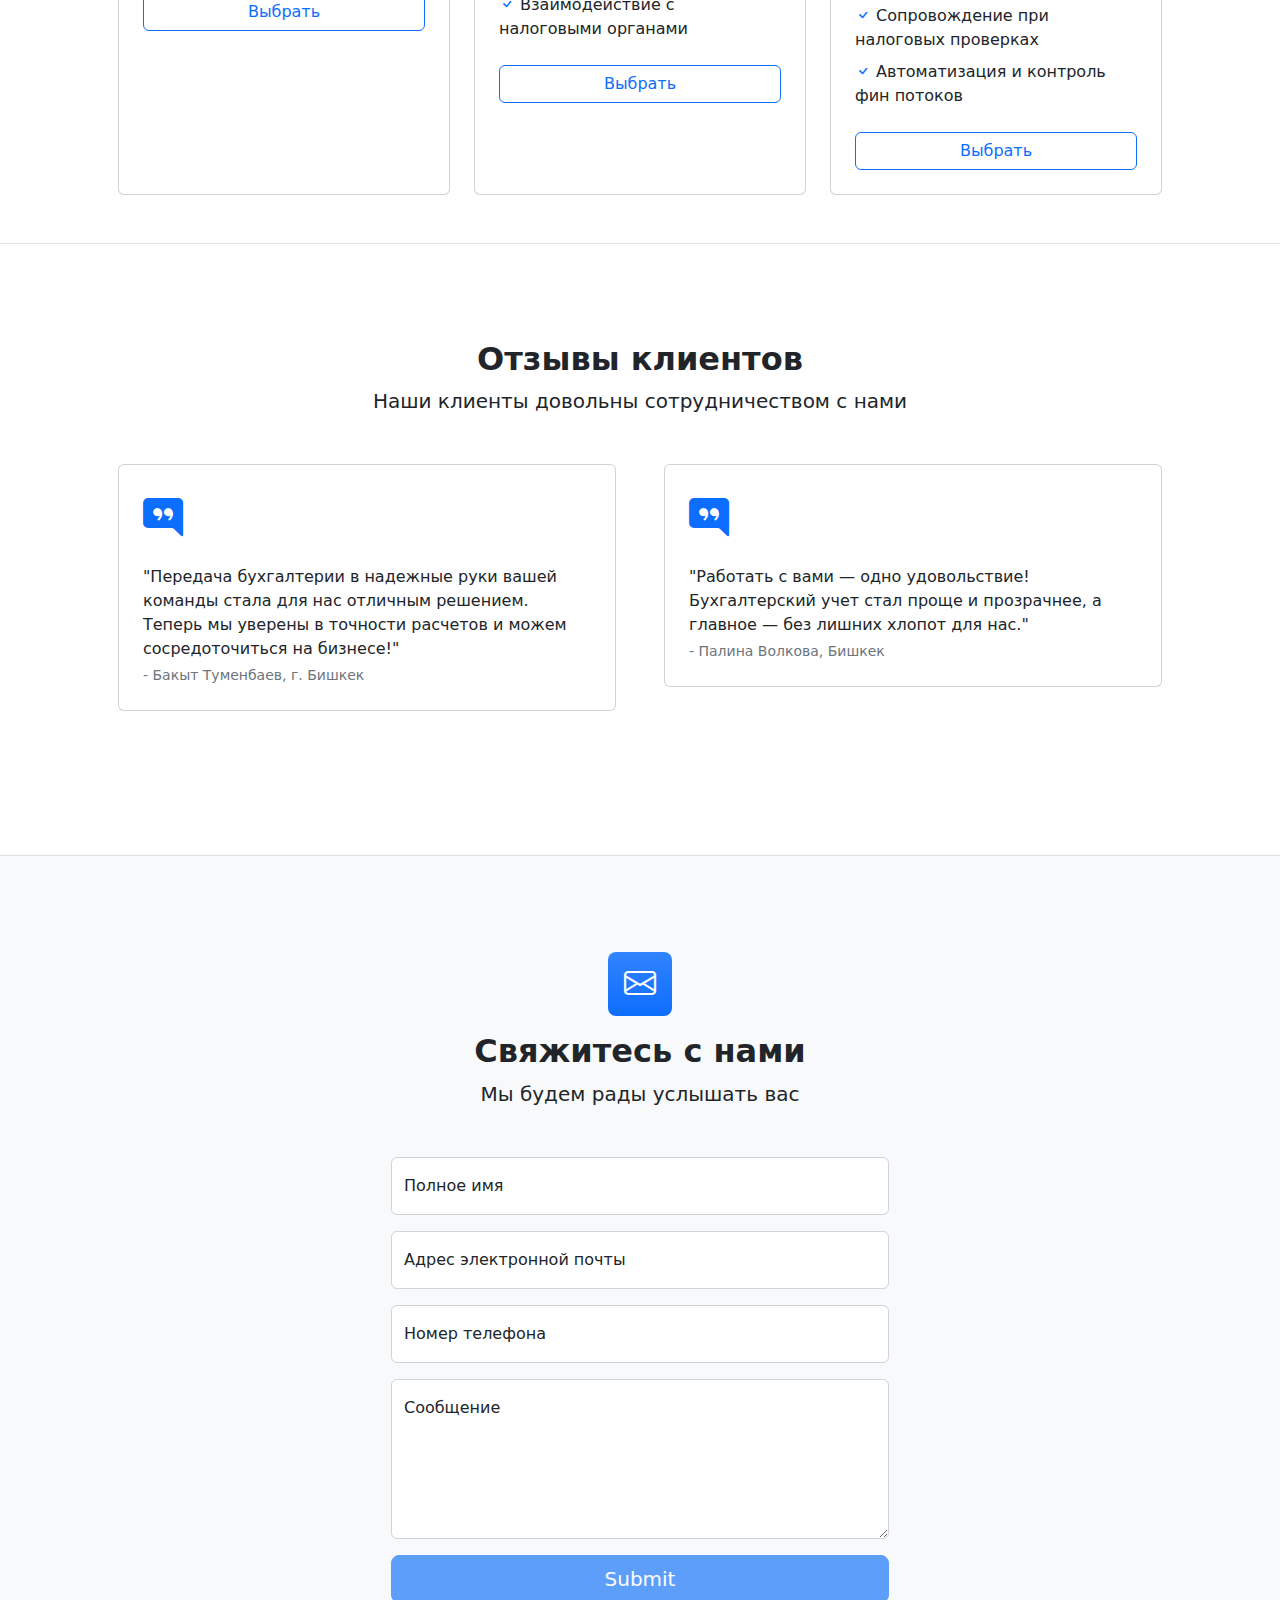
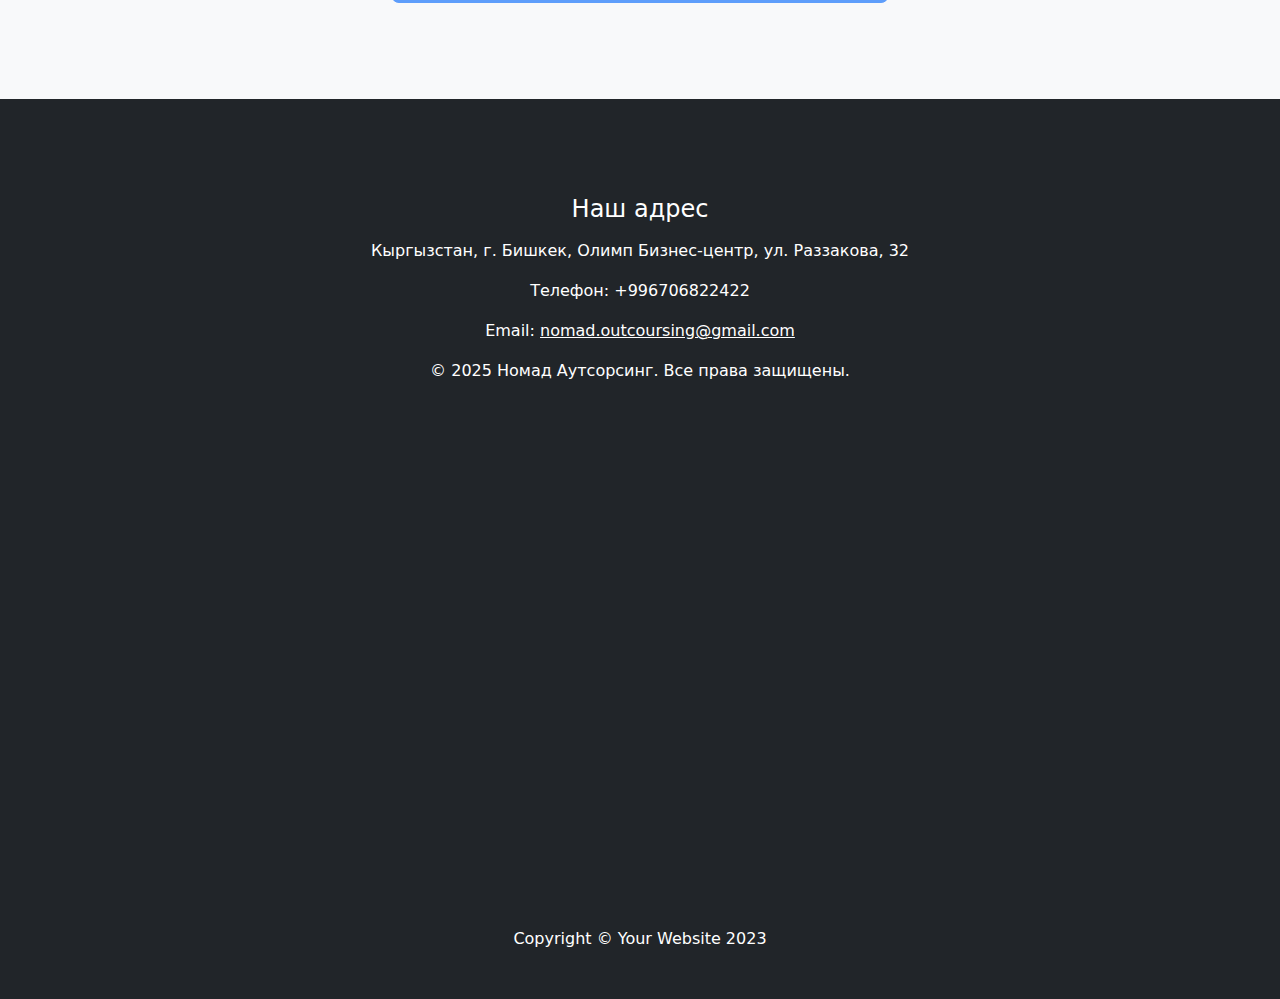
==== commit 408eb000: "Update index.html" ====
--- a/index.html
+++ b/index.html
@@ -114,7 +114,7 @@
                 <div class="feature bg-primary bg-gradient text-white rounded-3 mb-3">
                     <i class="bi bi-toggles2"></i>
                 </div>
-                <h2 class="h4 fw-bolder">Налоговые консультации</h2>
+                <h2 class="h4 fw-bolder">Налоговые услуги</h2>
                 <p><em>Получите профессиональную консультацию по налогам и оптимизируйте свои расходы уже сегодня!</em></p>
                 <a class="text-decoration-none" href="#consulting-details" data-bs-toggle="collapse">
                     подробнее
@@ -186,7 +186,7 @@
                         <ul class="list-unstyled mb-4">
                             <li class="mb-2"><i class="bi bi-check text-primary"></i> Зарплатные расчеты</li>
                             <li class="mb-2"><i class="bi bi-check text-primary"></i> Сдача отчетности</li>
-                            <li class="mb-2"><i class="bi bi-check text-primary"></i> Налоговые услуги</li>
+                            <li class="mb-2"><i class="bi bi-check text-primary"></i> Налоговые консультации</li>
                             <li class="mb-2"><i class="bi bi-check text-primary"></i> Выписка ЭСФ</li>
                         </ul>
                         <div class="d-grid"><a class="btn btn-outline-primary" href="#">Выбрать</a></div>
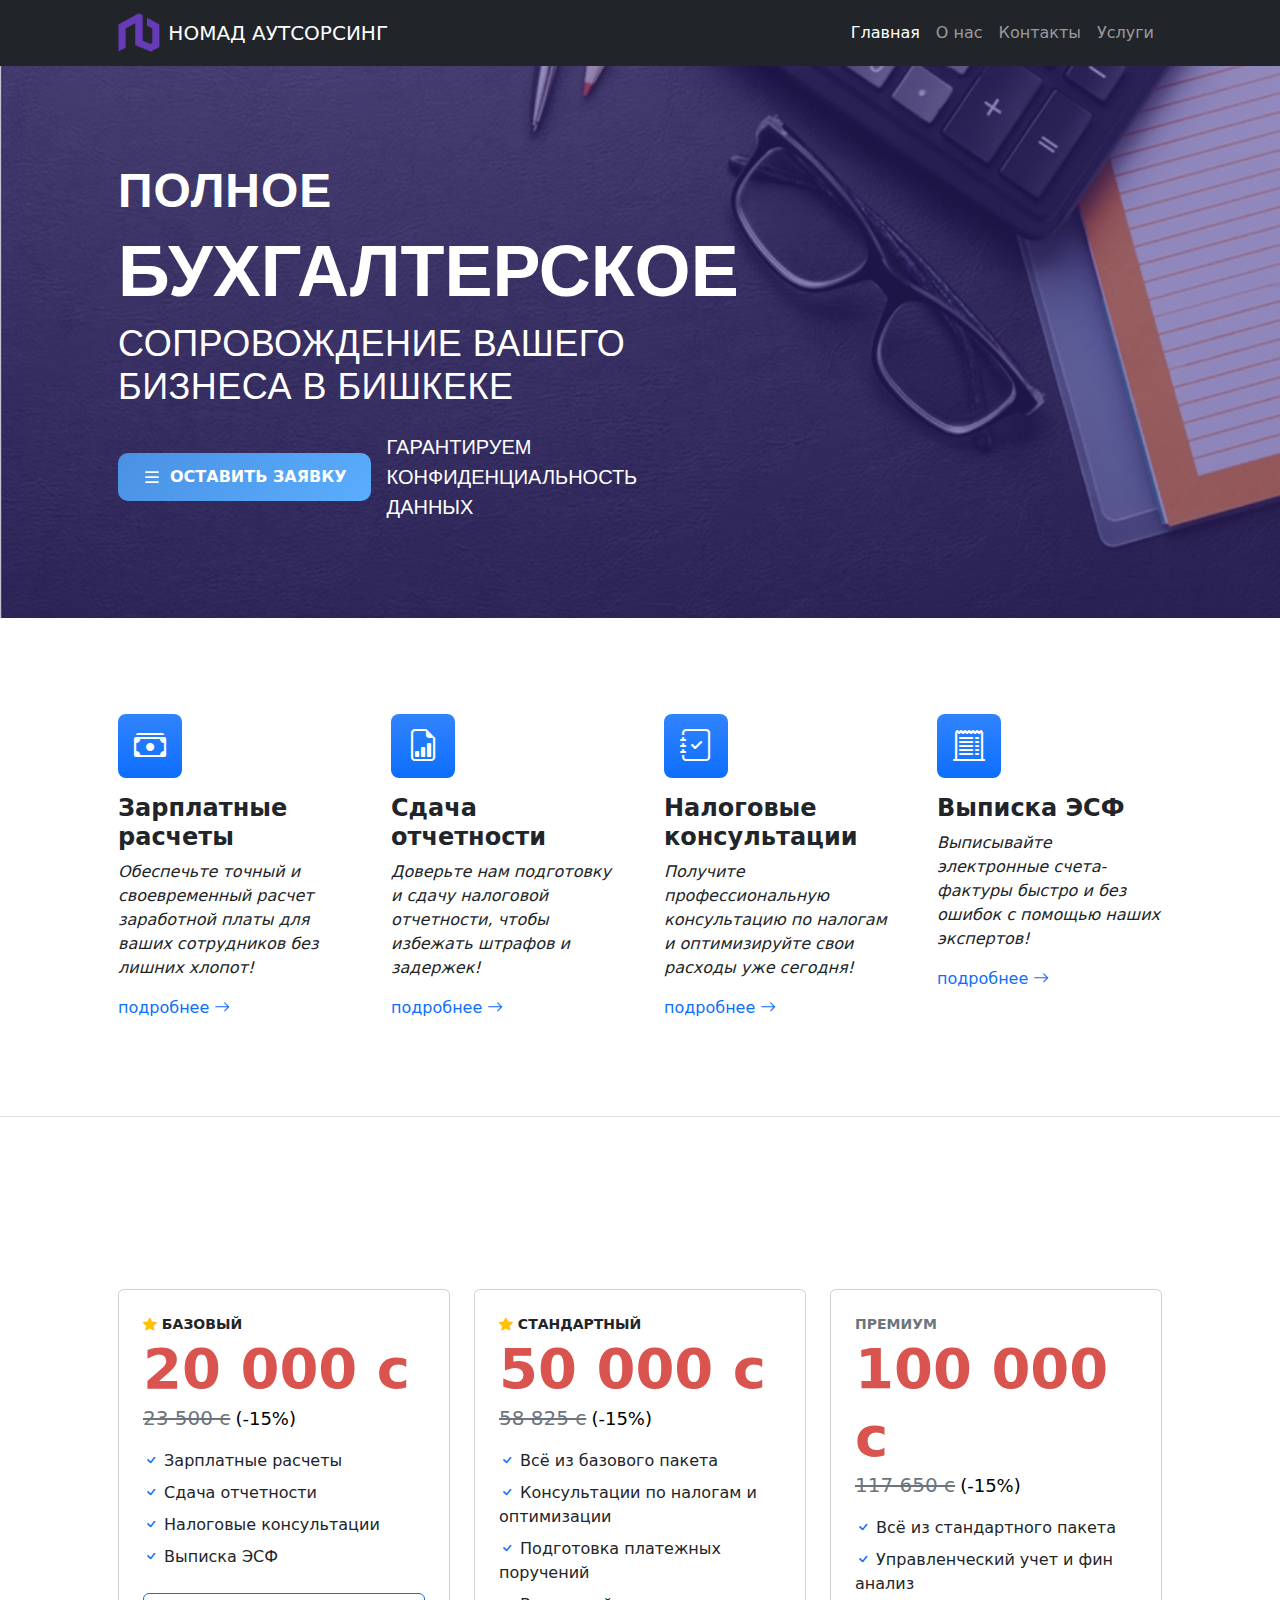
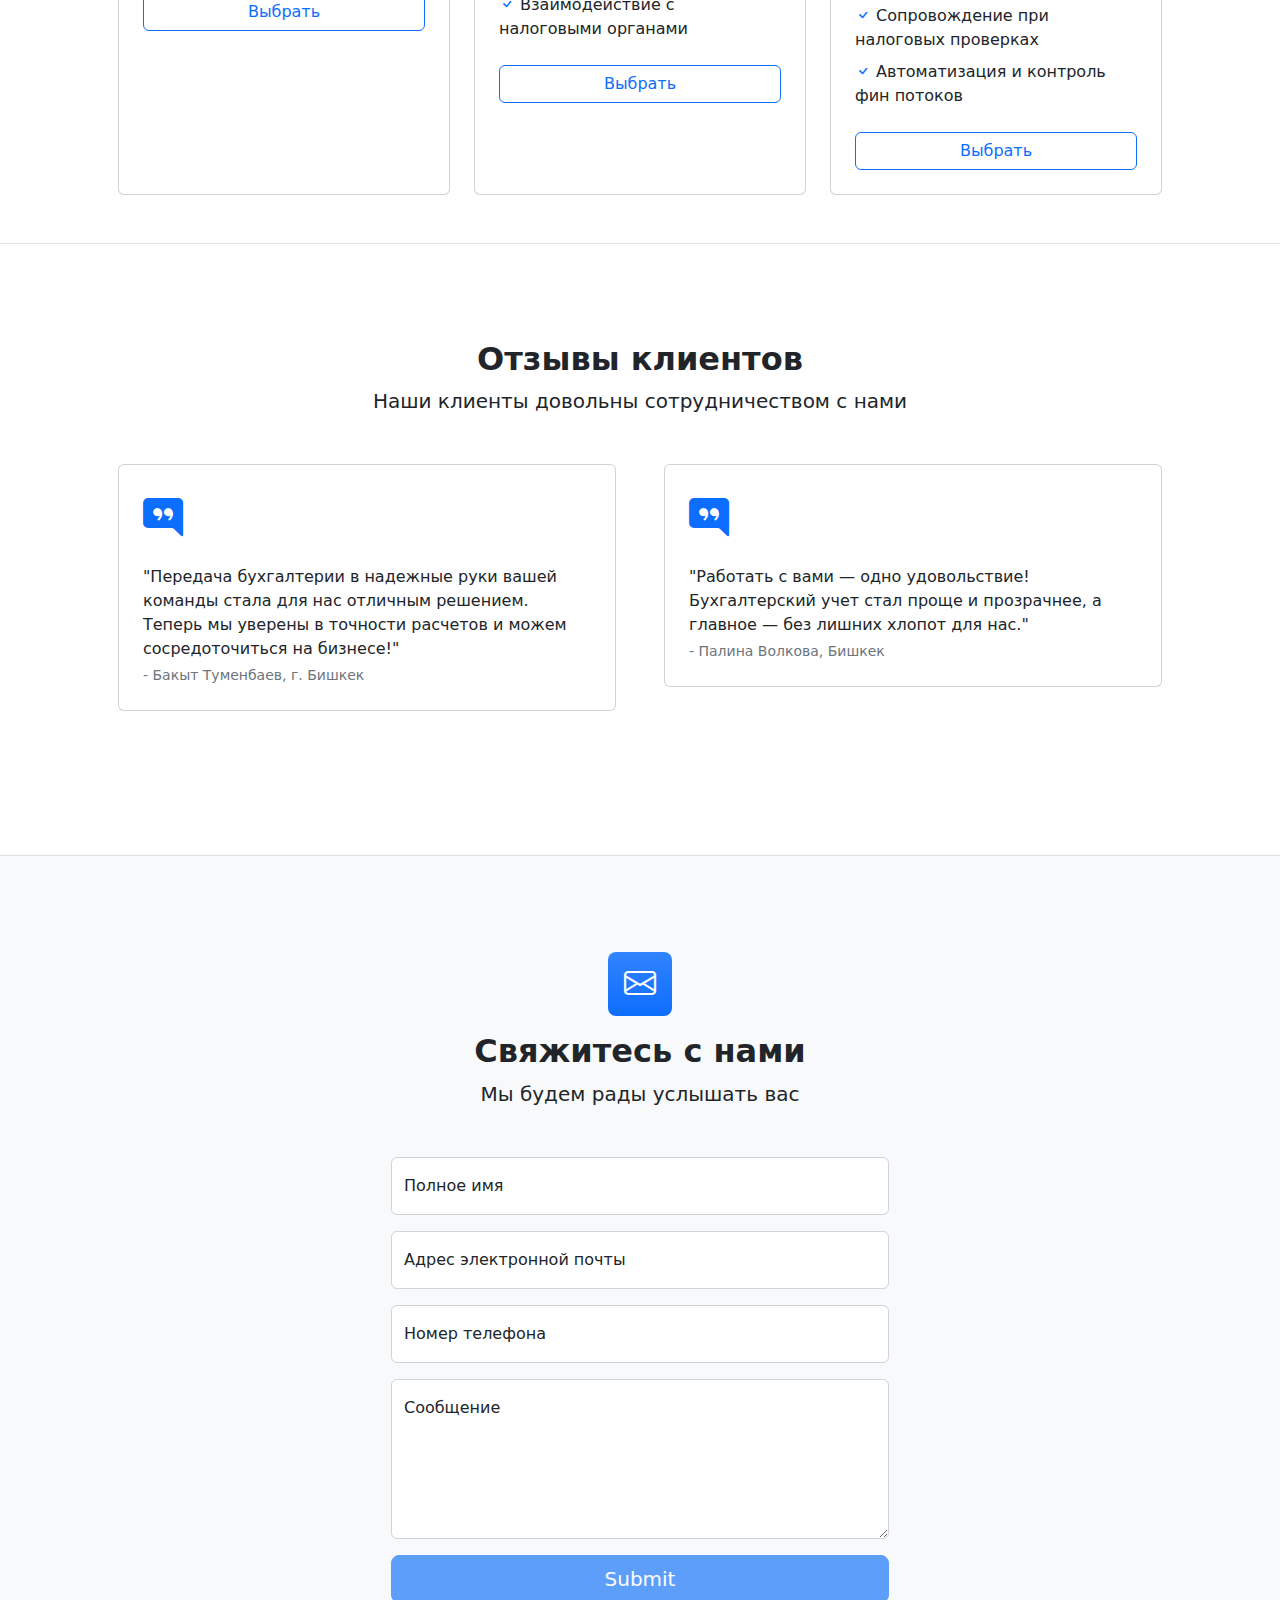
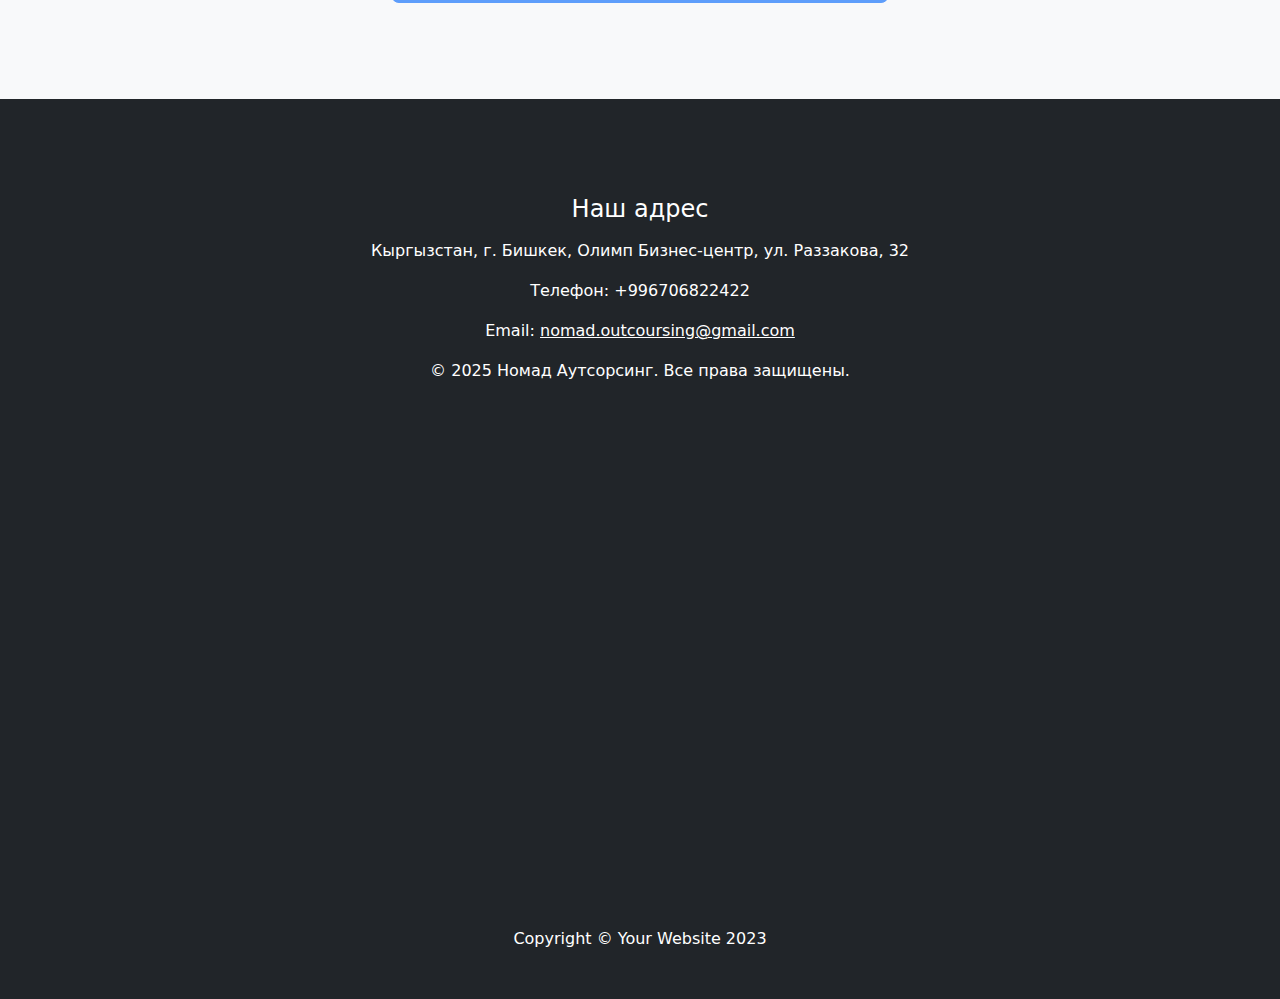
==== commit ece2e13c: "Update index.html" ====
--- a/index.html
+++ b/index.html
@@ -59,14 +59,14 @@
 </header>
 
 
-        <!-- Features section-->
+       <!-- Features section-->
 <section class="py-5 border-bottom" id="features">
     <div class="container px-5 my-5">
         <div class="row gx-5">
-            <!-- Начисление заработной платы -->
+            <!-- Зарплатные расчеты -->
             <div class="col-lg-3 mb-5 mb-lg-0">
                 <div class="feature bg-primary bg-gradient text-white rounded-3 mb-3">
-                    <i class="bi bi-collection"></i>
+                    <i class="bi bi-cash-stack"></i>
                 </div>
                 <h2 class="h4 fw-bolder">Зарплатные расчеты</h2>
                 <p><em>Обеспечьте точный и своевременный расчет заработной платы для ваших сотрудников без лишних хлопот!</em></p>
@@ -86,10 +86,10 @@
                 </div>
             </div>
 
-            <!-- Сдача отчетов -->
+            <!-- Сдача отчетности -->
             <div class="col-lg-3 mb-5 mb-lg-0">
                 <div class="feature bg-primary bg-gradient text-white rounded-3 mb-3">
-                    <i class="bi bi-building"></i>
+                    <i class="bi bi-file-earmark-bar-graph"></i>
                 </div>
                 <h2 class="h4 fw-bolder">Сдача отчетности</h2>
                 <p><em>Доверьте нам подготовку и сдачу налоговой отчетности, чтобы избежать штрафов и задержек!</em></p>
@@ -109,12 +109,12 @@
                 </div>
             </div>
 
-            <!-- Консультации по налоговым вопросам -->
+            <!-- Налоговые консультации -->
             <div class="col-lg-3 mb-5 mb-lg-0">
                 <div class="feature bg-primary bg-gradient text-white rounded-3 mb-3">
-                    <i class="bi bi-toggles2"></i>
-                </div>
-                <h2 class="h4 fw-bolder">Налоговые услуги</h2>
+                    <i class="bi bi-journal-check"></i>
+                </div>
+                <h2 class="h4 fw-bolder">Налоговые консультации</h2>
                 <p><em>Получите профессиональную консультацию по налогам и оптимизируйте свои расходы уже сегодня!</em></p>
                 <a class="text-decoration-none" href="#consulting-details" data-bs-toggle="collapse">
                     подробнее
@@ -132,10 +132,10 @@
                 </div>
             </div>
 
-            <!-- Выписка электронных счетов-фактур (ЭСФ) -->
+            <!-- Выписка ЭСФ -->
             <div class="col-lg-3">
                 <div class="feature bg-primary bg-gradient text-white rounded-3 mb-3">
-                    <i class="bi bi-file-earmark-text"></i>
+                    <i class="bi bi-receipt-cutoff"></i>
                 </div>
                 <h2 class="h4 fw-bolder">Выписка ЭСФ</h2>
                 <p><em>Выписывайте электронные счета-фактуры быстро и без ошибок с помощью наших экспертов!</em></p>
@@ -157,6 +157,7 @@
         </div>
     </div>
 </section>
+
 
 
 
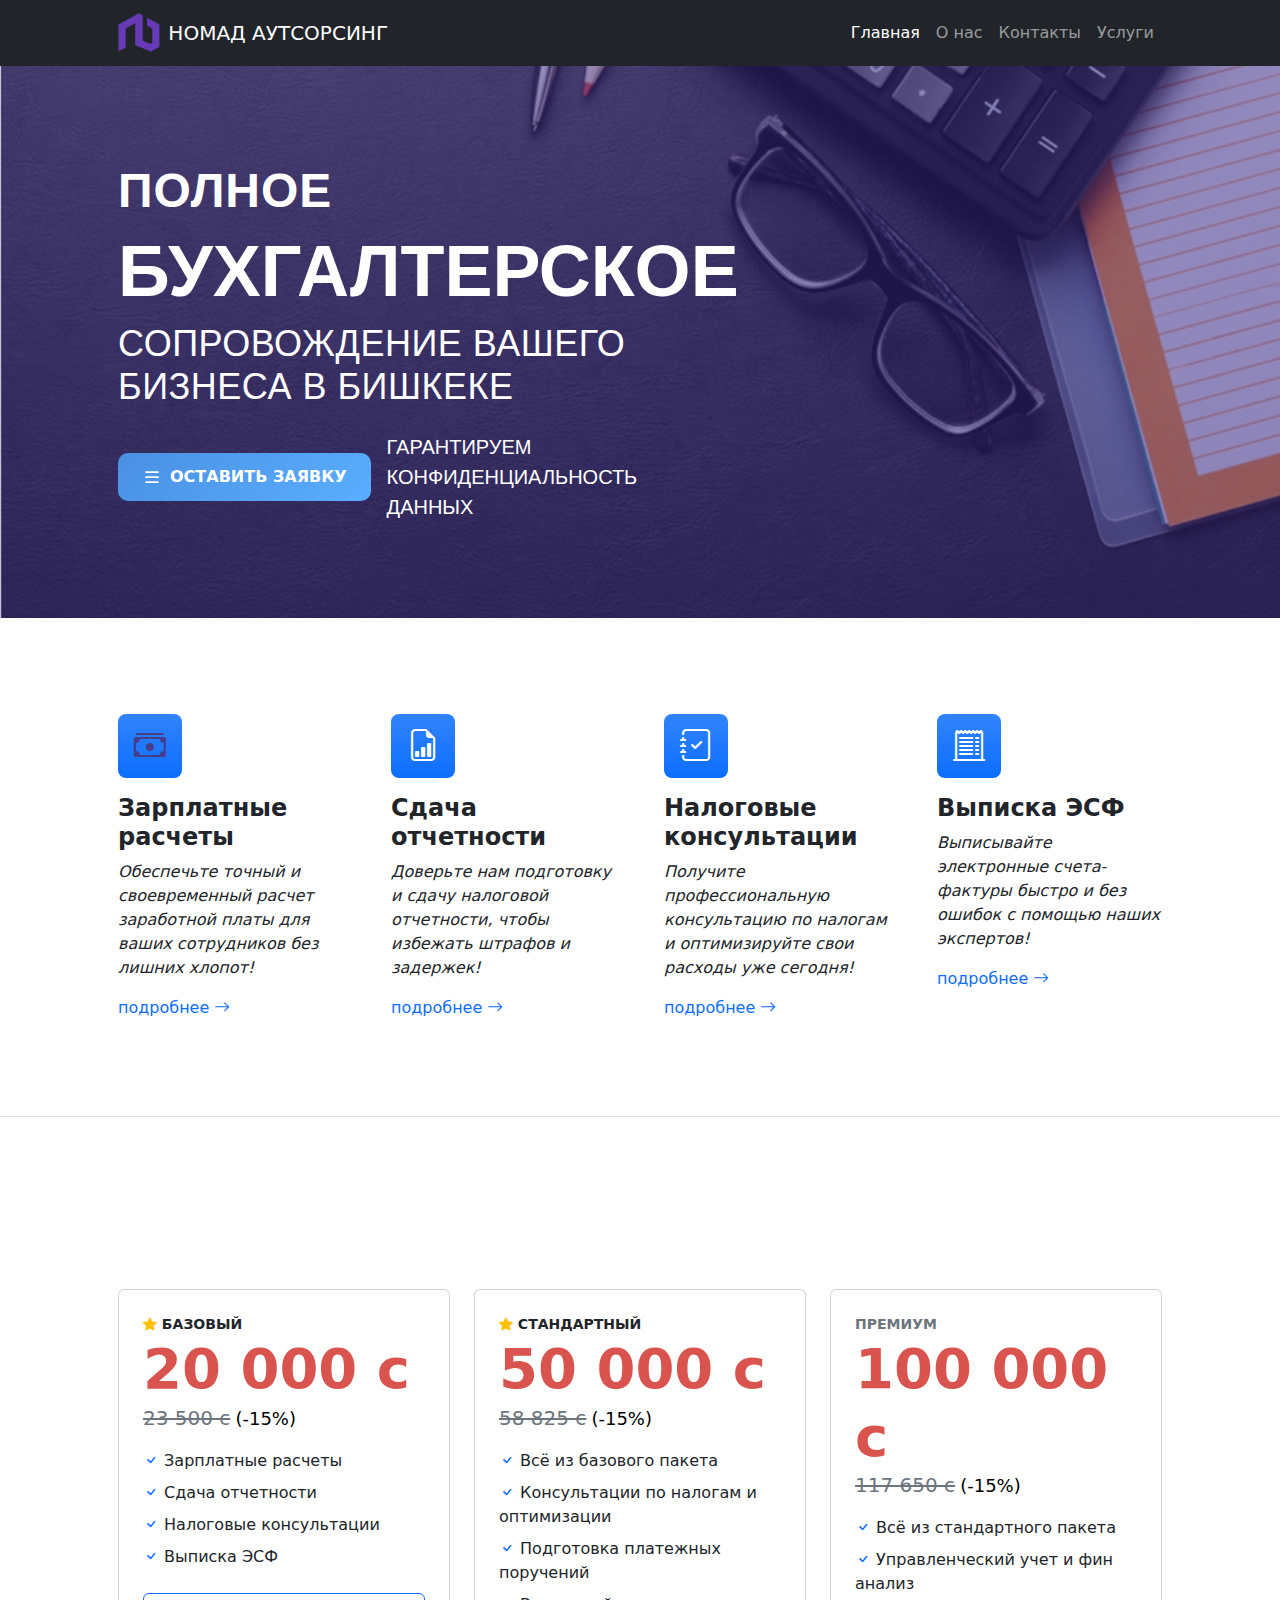
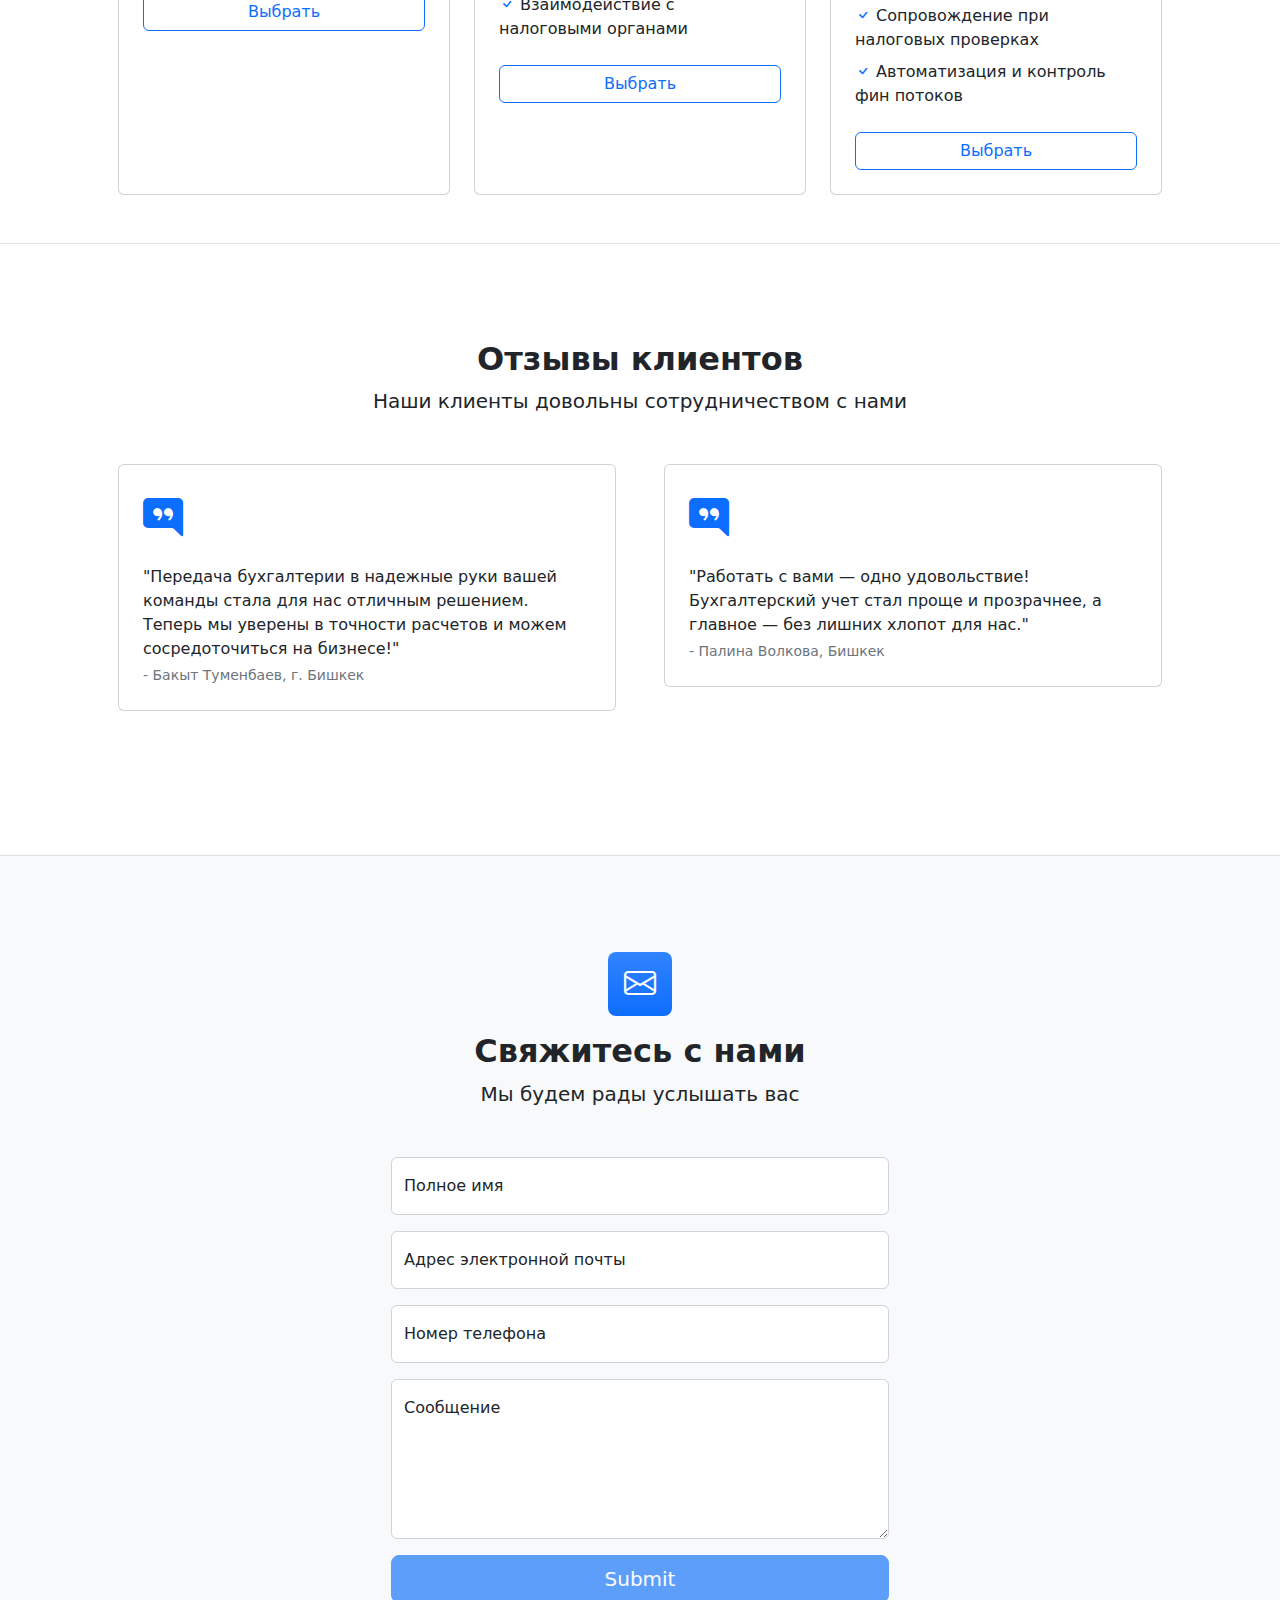
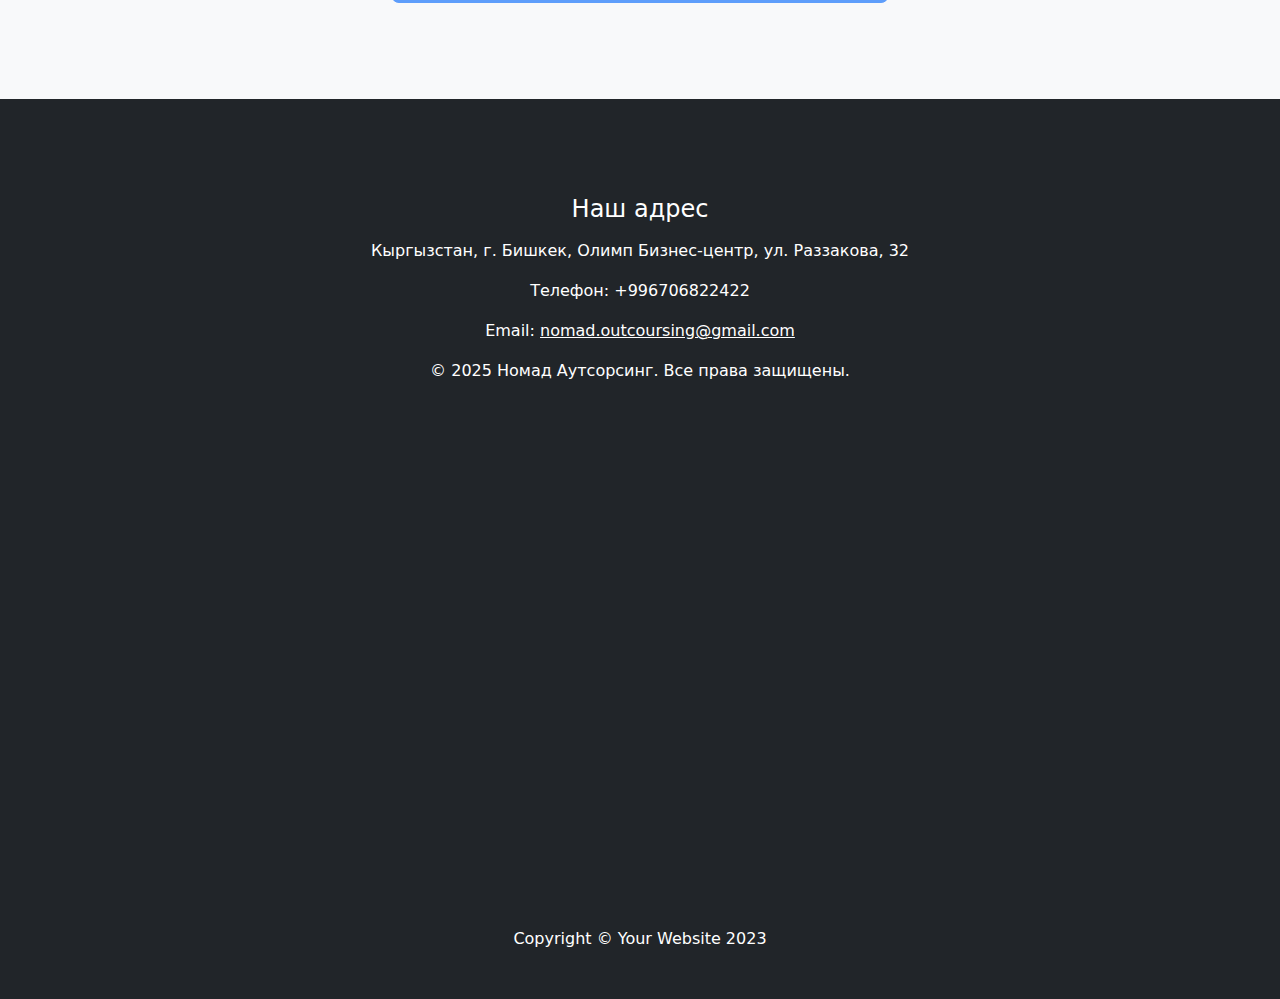
==== commit f98a0f39: "Update index.html" ====
--- a/index.html
+++ b/index.html
@@ -66,7 +66,7 @@
             <!-- Зарплатные расчеты -->
             <div class="col-lg-3 mb-5 mb-lg-0">
                 <div class="feature bg-primary bg-gradient text-white rounded-3 mb-3">
-                    <i class="bi bi-cash-stack"></i>
+                    <i class="bi bi-cash-stack" style="color: #483d8b !important;"></i>
                 </div>
                 <h2 class="h4 fw-bolder">Зарплатные расчеты</h2>
                 <p><em>Обеспечьте точный и своевременный расчет заработной платы для ваших сотрудников без лишних хлопот!</em></p>
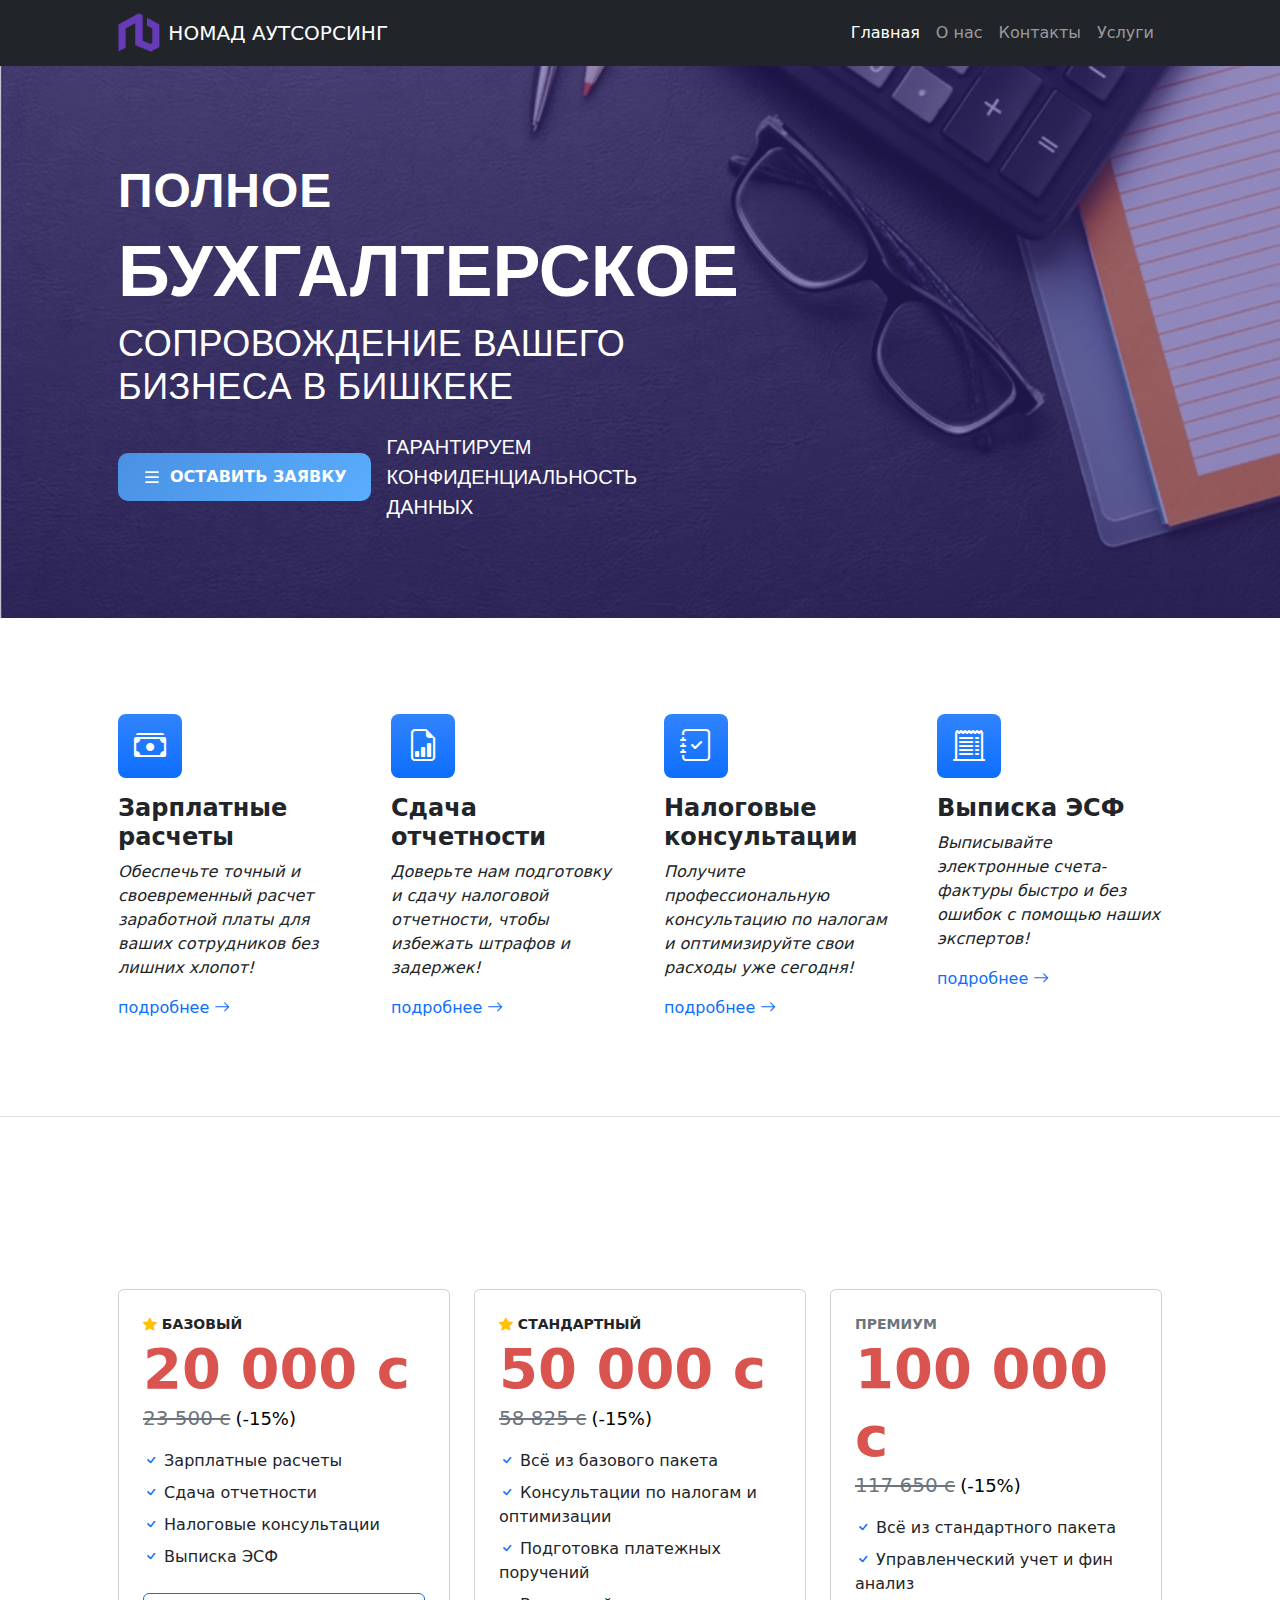
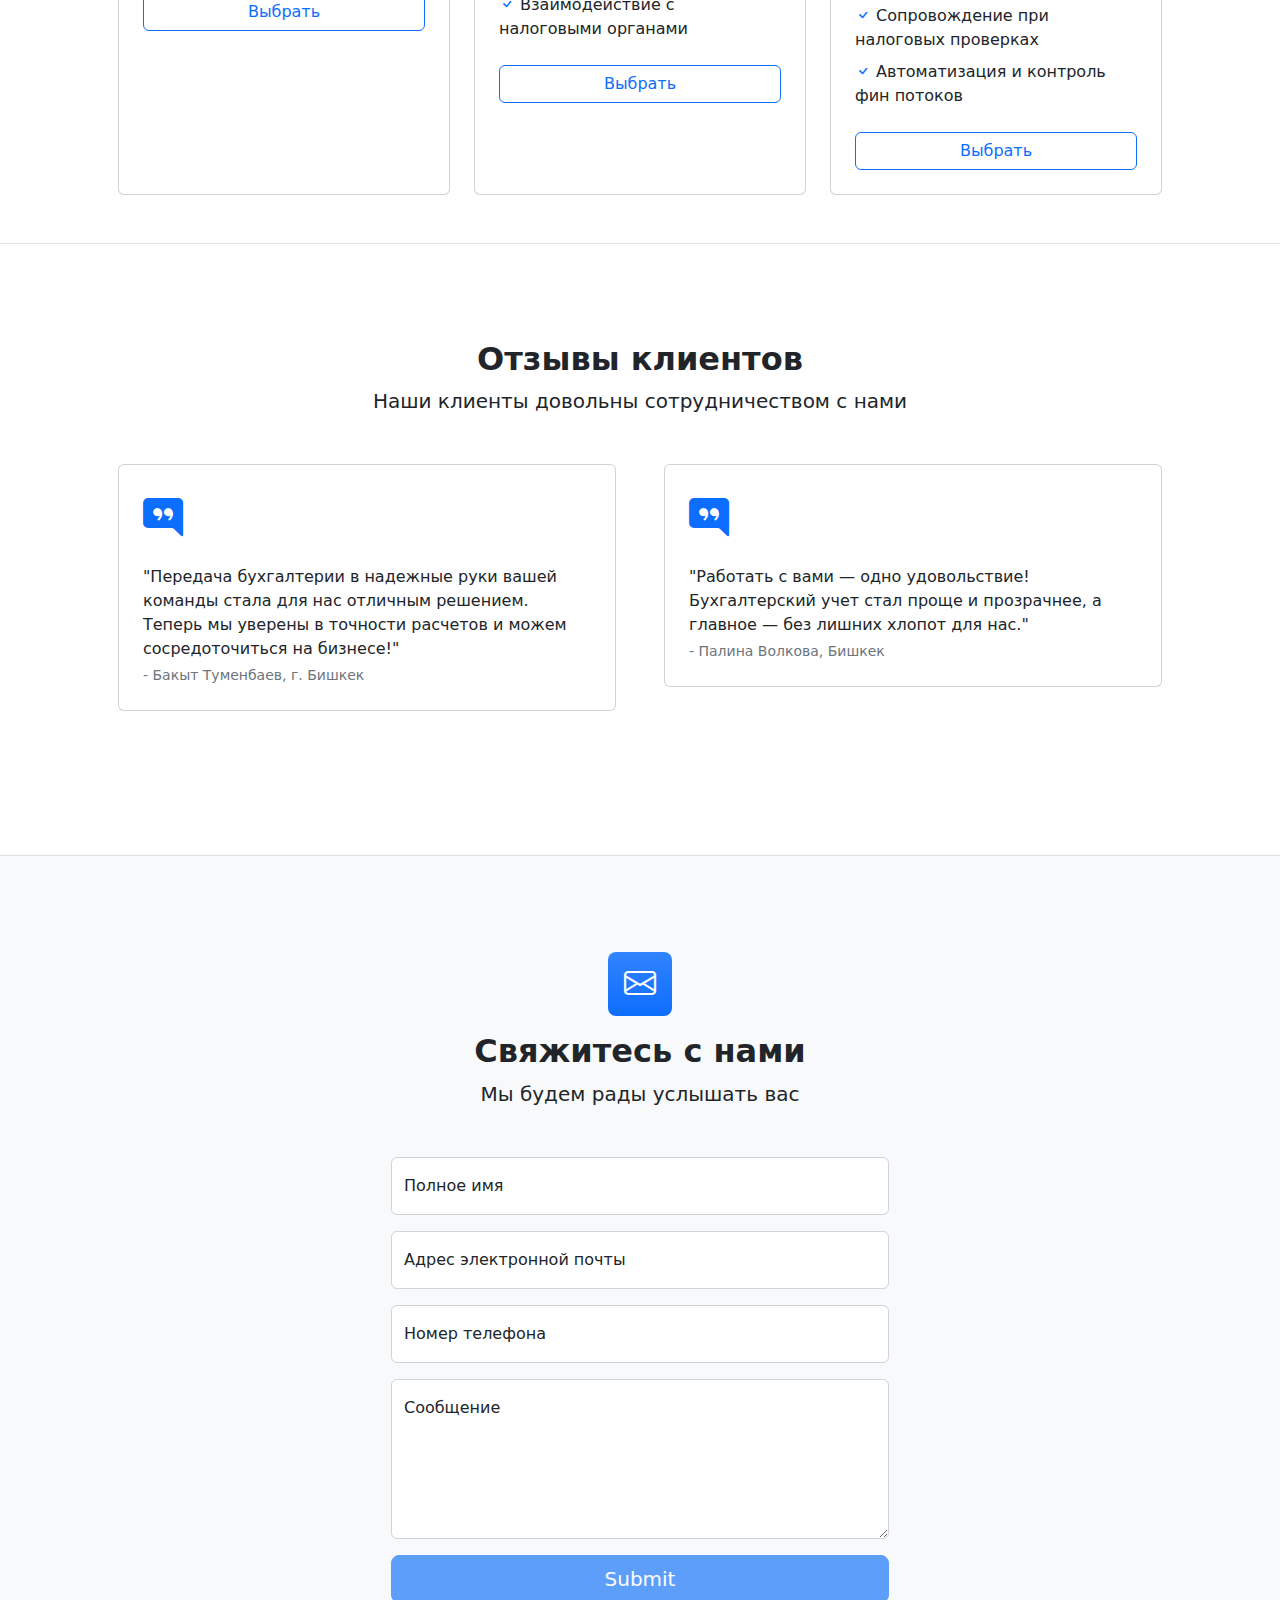
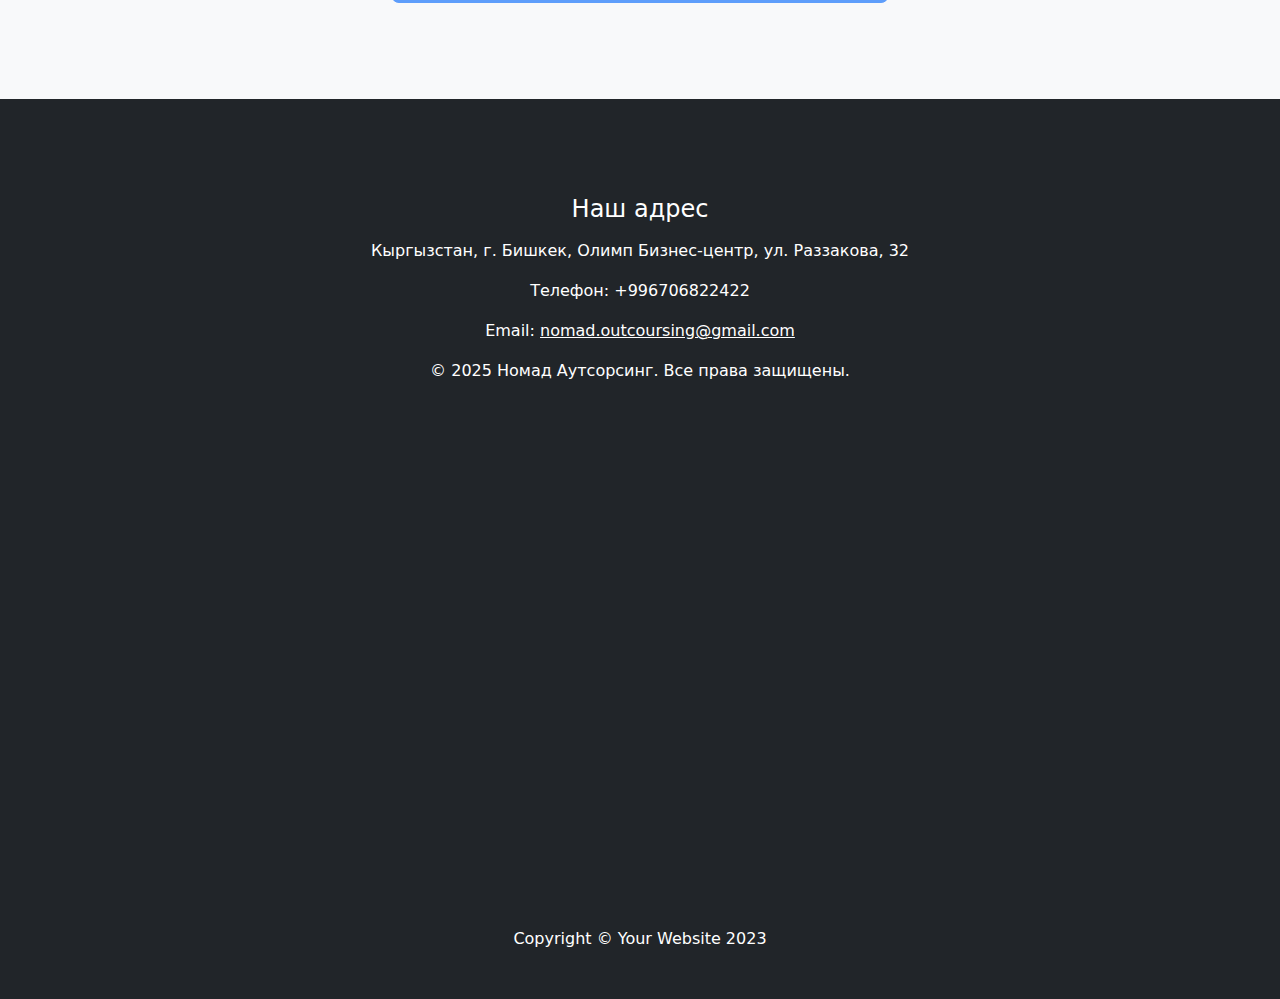
==== commit 06228e7a: "Update index.html" ====
--- a/index.html
+++ b/index.html
@@ -66,7 +66,7 @@
             <!-- Зарплатные расчеты -->
             <div class="col-lg-3 mb-5 mb-lg-0">
                 <div class="feature bg-primary bg-gradient text-white rounded-3 mb-3">
-                    <i class="bi bi-cash-stack" style="color: #483d8b !important;"></i>
+                    <i class="bi bi-cash-stack"></i>
                 </div>
                 <h2 class="h4 fw-bolder">Зарплатные расчеты</h2>
                 <p><em>Обеспечьте точный и своевременный расчет заработной платы для ваших сотрудников без лишних хлопот!</em></p>
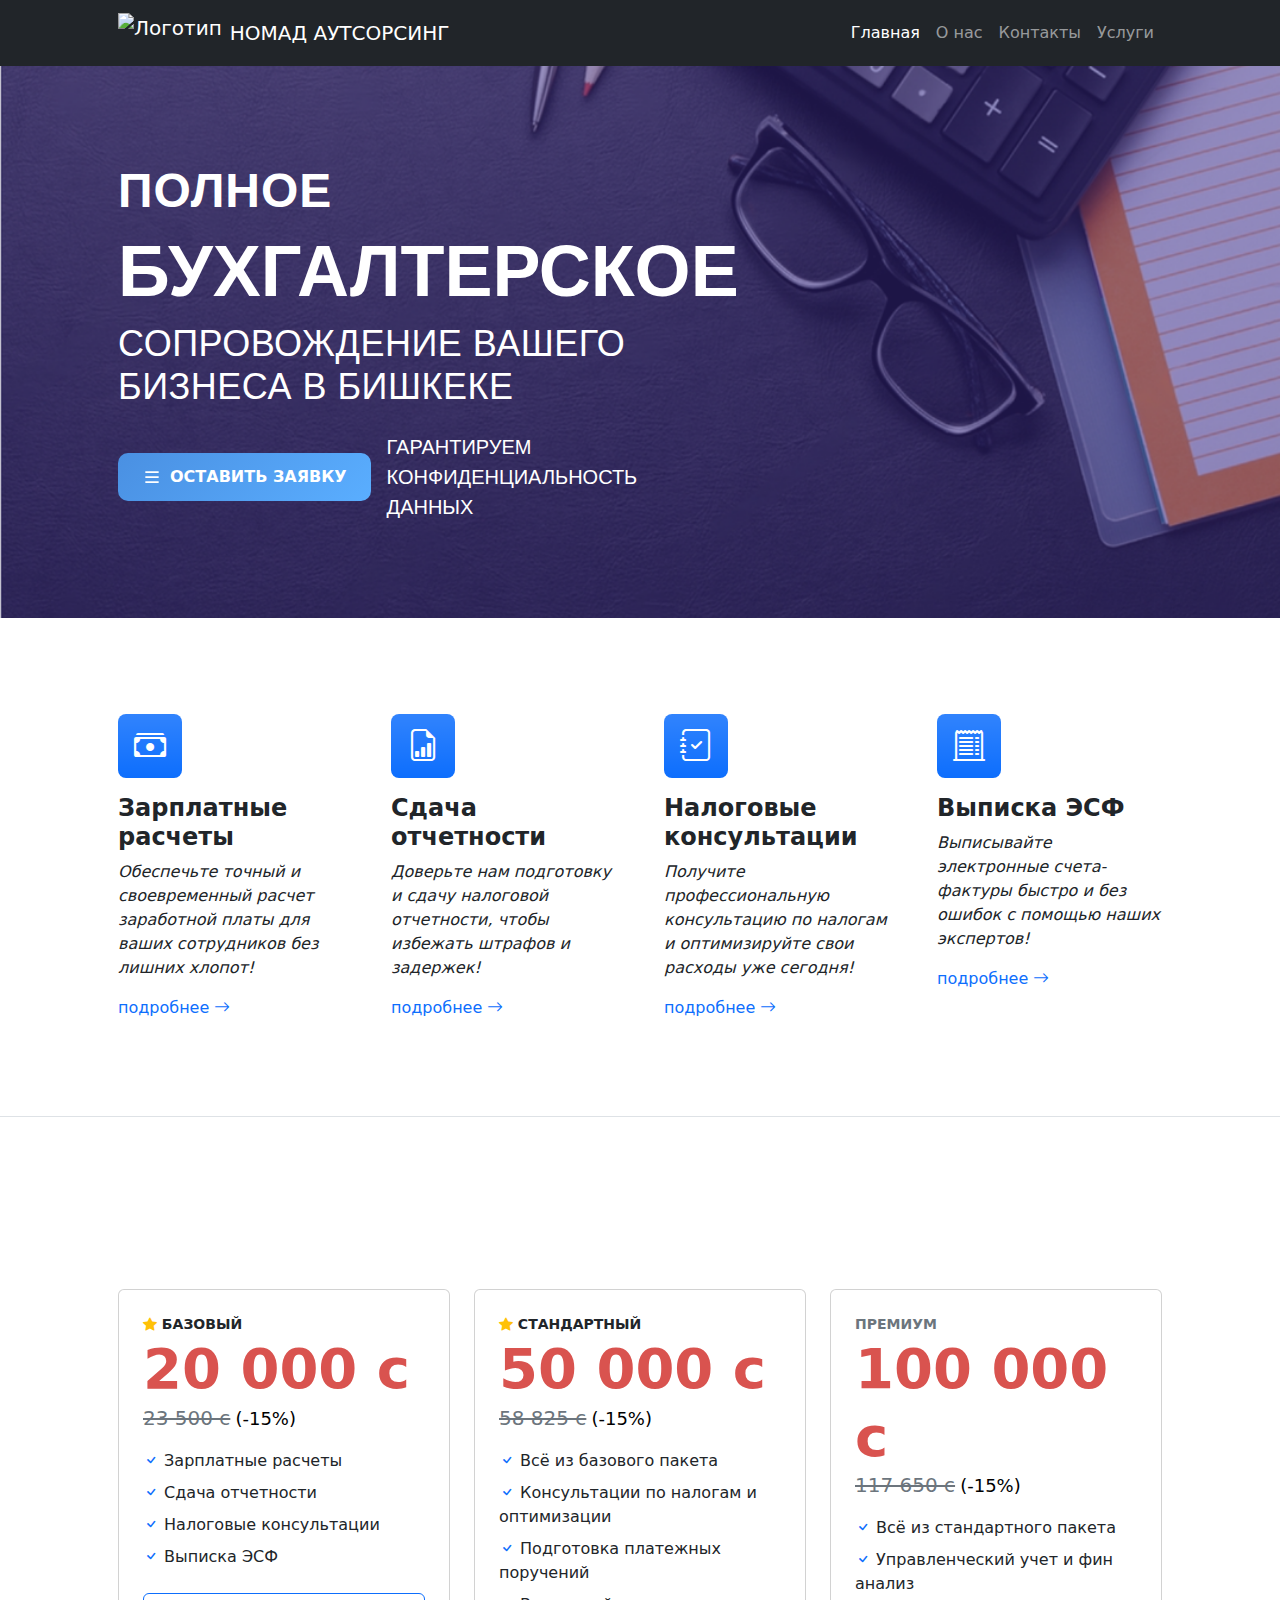
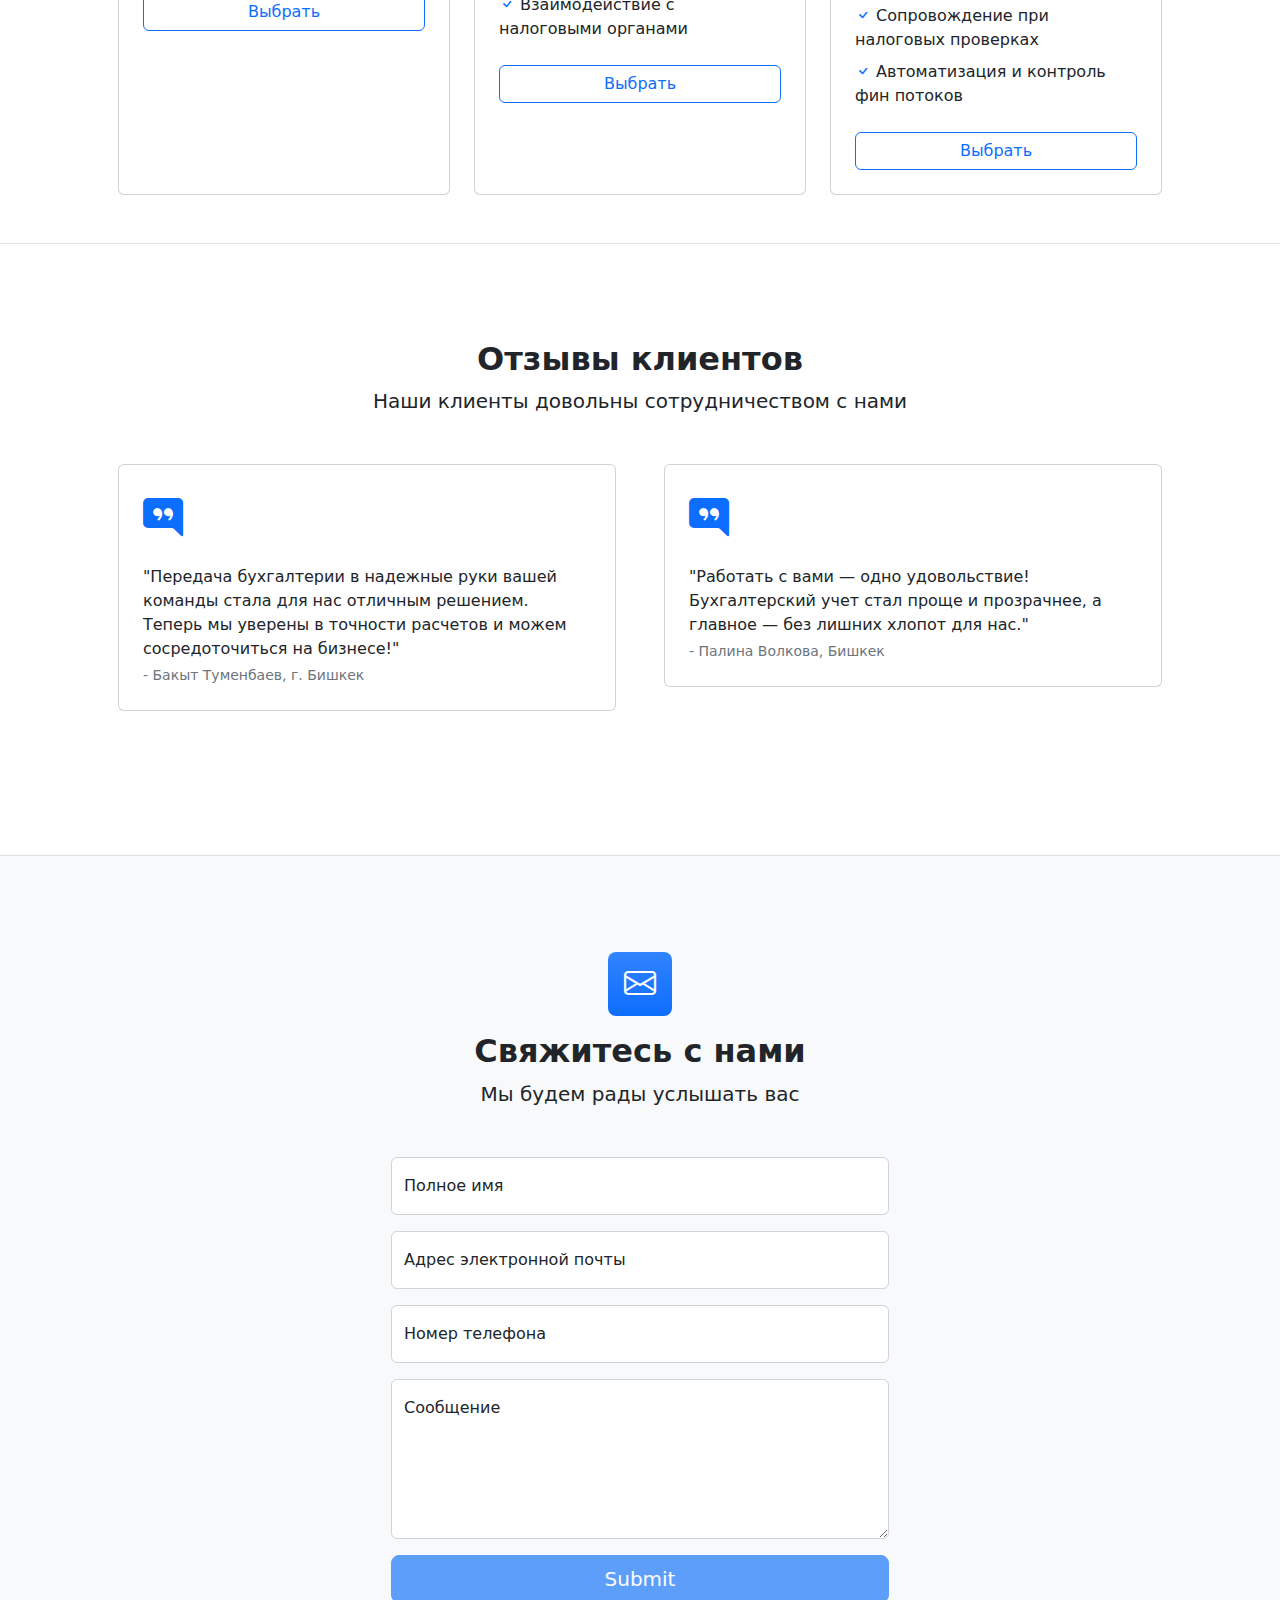
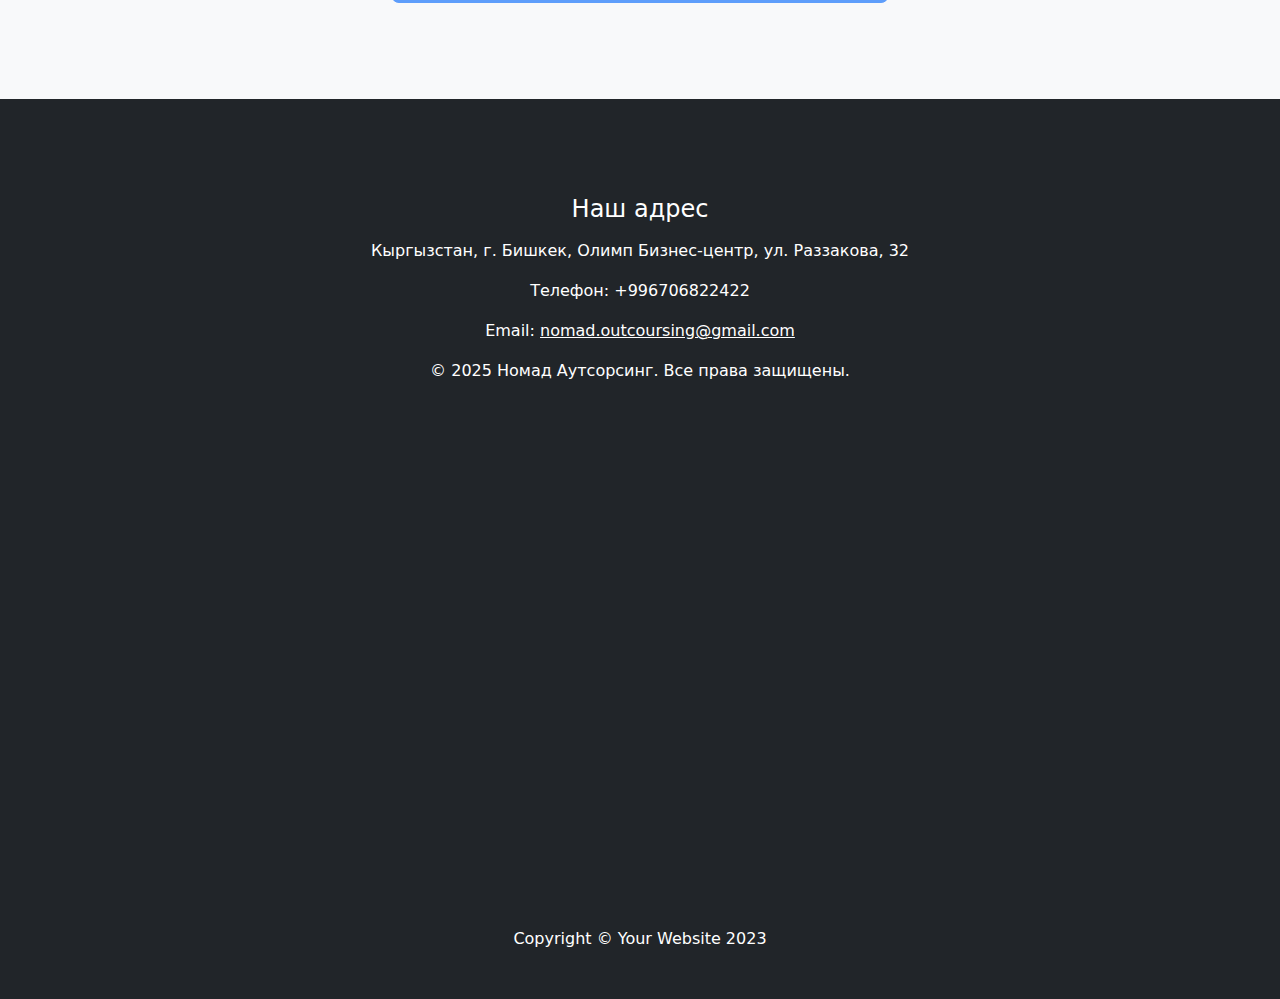
==== commit 542c1f8f: "Update index.html" ====
--- a/index.html
+++ b/index.html
@@ -18,7 +18,7 @@
         <nav class="navbar navbar-expand-lg navbar-dark bg-dark">
             <div class="container px-5">
                 <a class="navbar-brand d-flex align-items-center" href="#!">
-    <img src="assets/logo-one.png" alt="Логотип" height="40" class="me-2">
+    <img src="assets/nomadlogonobg.png" alt="Логотип" height="40" class="me-2">
     НОМАД АУТСОРСИНГ
 </a>
                 <button class="navbar-toggler" type="button" data-bs-toggle="collapse" data-bs-target="#navbarSupportedContent" aria-controls="navbarSupportedContent" aria-expanded="false" aria-label="Toggle navigation"><span class="navbar-toggler-icon"></span></button>
